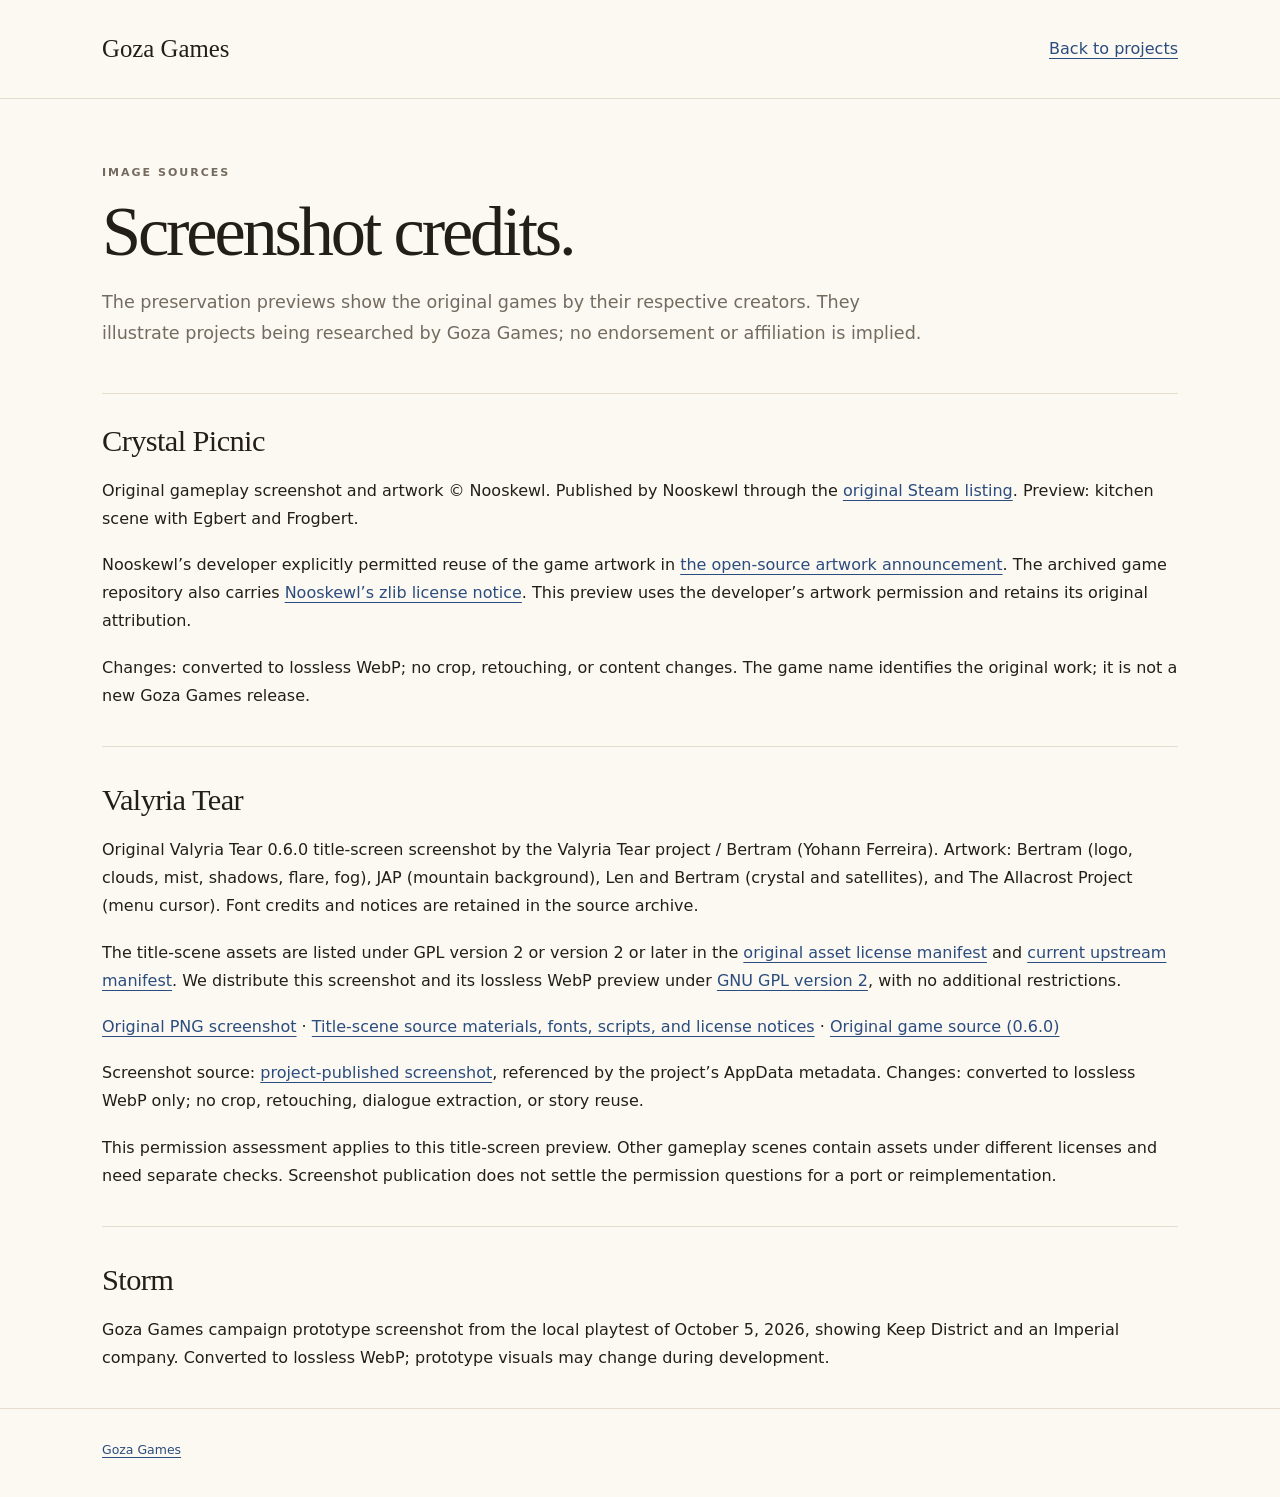
==== screenshot-credits/index.html @ 8905a086 "Add audited screenshot previews for Storm and preservation projects" ====
<!doctype html>
<html lang="en">
<head><meta charset="utf-8"><meta name="viewport" content="width=device-width,initial-scale=1"><title>Screenshot credits | Goza Games</title><link rel="stylesheet" href="../style.css"></head>
<body><a class="skip" href="#main">Skip to content</a><header class="site-header"><div class="wrap header-inner"><a class="wordmark" href="../">Goza Games</a><nav aria-label="Main"><a href="../#preservation">Back to projects</a></nav></div></header>
<main id="main" class="wrap"><div class="policy-hero"><span class="eyebrow">Image sources</span><h1>Screenshot credits.</h1><p class="subtitle">The preservation previews show the original games by their respective creators. They illustrate projects being researched by Goza Games; no endorsement or affiliation is implied.</p></div>
<div class="policy-body">
<section id="crystal-picnic"><h2>Crystal Picnic</h2><p>Original gameplay screenshot and artwork © Nooskewl. Published by Nooskewl through the <a href="https://store.steampowered.com/app/415890/Crystal_Picnic/">original Steam listing</a>. Preview: kitchen scene with Egbert and Frogbert.</p><p>Nooskewl’s developer explicitly permitted reuse of the game artwork in <a href="https://opengameart.org/node/29800">the open-source artwork announcement</a>. The archived game repository also carries <a href="../assets/licenses/crystal-picnic-zlib.txt">Nooskewl’s zlib license notice</a>. This preview uses the developer’s artwork permission and retains its original attribution.</p><p>Changes: converted to lossless WebP; no crop, retouching, or content changes. The game name identifies the original work; it is not a new Goza Games release.</p></section>
<section id="valyria-tear"><h2>Valyria Tear</h2><p>Original Valyria Tear 0.6.0 title-screen screenshot by the Valyria Tear project / Bertram (Yohann Ferreira). Artwork: Bertram (logo, clouds, mist, shadows, flare, fog), JAP (mountain background), Len and Bertram (crystal and satellites), and The Allacrost Project (menu cursor). Font credits and notices are retained in the source archive.</p><p>The title-scene assets are listed under GPL version 2 or version 2 or later in the <a href="../assets/licenses/valyria-0.6-asset-licenses.txt">original asset license manifest</a> and <a href="../assets/licenses/valyria-asset-licenses.txt">current upstream manifest</a>. We distribute this screenshot and its lossless WebP preview under <a href="../assets/licenses/valyria-GPL-2.txt">GNU GPL version 2</a>, with no additional restrictions.</p><p><a href="../assets/screenshots/valyria-title-original.png">Original PNG screenshot</a> · <a href="../assets/licenses/valyria-title-source.zip">Title-scene source materials, fonts, scripts, and license notices</a> · <a href="https://github.com/ValyriaTear/ValyriaTear/tree/0.6.0">Original game source (0.6.0)</a></p><p>Screenshot source: <a href="https://3.bp.blogspot.com/-B_YV6SMCC-0/U-DJPs-zRpI/AAAAAAAAAc0/P2D-0bLy7_M/s1600/screenshot_1.png">project-published screenshot</a>, referenced by the project’s AppData metadata. Changes: converted to lossless WebP only; no crop, retouching, dialogue extraction, or story reuse.</p><p>This permission assessment applies to this title-screen preview. Other gameplay scenes contain assets under different licenses and need separate checks. Screenshot publication does not settle the permission questions for a port or reimplementation.</p></section>
<section id="storm"><h2>Storm</h2><p>Goza Games campaign prototype screenshot from the local playtest of October 5, 2026, showing Keep District and an Imperial company. Converted to lossless WebP; prototype visuals may change during development.</p></section>
</div></main><footer class="site-footer"><div class="wrap"><a href="../">Goza Games</a></div></footer></body></html>
---- style.css ----
:root{color-scheme:light;--bg:#FCF9F2;--card:#F8F3EA;--hover:#F1EBD8;--border:#E6DDCE;--ink:#241E19;--secondary:#746B60;--muted:#9F9689;--accent:#B07D3B;--accent-light:#F5EBE0;--selected:#EDDCC4;--highlight:#F6EEDF;--same:#F2E2CB;--pill:#EBDCC8;--number:#2B4C7E;--error:#C93B3B}
*{box-sizing:border-box}html{scroll-behavior:smooth;scroll-padding-top:2rem}body{margin:0;background:var(--bg);color:var(--ink);font-family:system-ui,-apple-system,BlinkMacSystemFont,"Segoe UI",sans-serif;line-height:1.75;-webkit-font-smoothing:antialiased}a{color:var(--number);text-underline-offset:.22em;text-decoration-thickness:1px}a:hover{text-decoration-thickness:2px}a:focus-visible,summary:focus-visible{outline:3px solid var(--number);outline-offset:5px;border-radius:2px}h1,h2,h3,.wordmark{font-family:Georgia,"Times New Roman",serif;font-weight:400;line-height:1.15}h1{font-size:clamp(2.75rem,6vw,4.75rem);letter-spacing:-.045em;margin:.55rem 0 1.4rem}h2{font-size:1.9rem;letter-spacing:-.02em;margin:0 0 1.15rem}p{margin:0 0 1.15rem}p:last-child{margin-bottom:0}.wrap{max-width:1140px;margin:auto;padding:0 32px}.site-header{border-bottom:1px solid var(--border)}.header-inner{display:flex;align-items:center;justify-content:space-between;gap:20px;min-height:98px}.wordmark{display:inline-flex;align-items:center;gap:13px;font-size:1.55rem;text-decoration:none;color:var(--ink)}.brand-mark{display:grid;grid-template-columns:repeat(3,4px);gap:4px;padding:10px;border:1px solid var(--accent);border-radius:7px}.brand-mark i{width:4px;height:4px;background:var(--accent);border-radius:1px}.header-nav{display:flex;gap:28px;font-size:.875rem}.header-nav a{color:var(--secondary);text-decoration:none}.header-nav a:hover{color:var(--ink);text-decoration:underline}.eyebrow{display:block;font-size:.69rem;font-weight:700;letter-spacing:.18em;text-transform:uppercase;color:var(--secondary)}.policy-hero{padding:64px 0 44px;max-width:830px}.policy-hero h1{font-size:clamp(2.5rem,6vw,4.4rem);margin-bottom:15px}.subtitle{font-size:1.1rem;color:var(--secondary)}.meta{display:flex;gap:14px 24px;flex-wrap:wrap;margin-top:25px;color:var(--secondary);font-size:.84rem}.meta span{border-left:2px solid var(--accent);padding-left:12px}.policy-layout{display:grid;grid-template-columns:220px minmax(0,720px);gap:68px;padding-bottom:96px}.contents{align-self:start;position:sticky;top:32px;padding-top:9px}.contents summary{cursor:pointer;font-size:.72rem;font-weight:700;letter-spacing:.14em;text-transform:uppercase;color:var(--secondary);margin-bottom:15px}.contents ul{list-style:none;padding:0;margin:0;border-left:1px solid var(--border)}.contents li{margin:0}.contents a{display:block;padding:8px 0 8px 18px;color:var(--secondary);font-size:.82rem;line-height:1.5;text-decoration:none}.contents a:hover{color:var(--ink);background:var(--card)}.policy-body{font-size:1rem;overflow-wrap:anywhere}.policy-body section{padding:36px 0;border-top:1px solid var(--border)}.policy-body section:first-child{padding-top:30px}.policy-body code{font-family:ui-monospace,monospace;font-size:.88em;background:var(--card);padding:.15em .3em;border-radius:3px}.site-footer{border-top:1px solid var(--border);padding:30px 0 36px;font-size:.78rem;color:var(--secondary)}.footer-row{display:flex;justify-content:space-between;align-items:baseline;gap:24px}.footer-name{font-family:Georgia,serif;font-size:1.1rem;color:var(--ink)}.hosting{max-width:710px;font-size:.71rem;line-height:1.65;margin-top:18px}.skip{position:absolute;top:-100px;left:20px;background:var(--ink);color:var(--bg);padding:10px 16px;z-index:5}.skip:focus{top:10px}.hero{display:grid;grid-template-columns:1.15fr .85fr;gap:70px;align-items:center;padding:92px 0 94px}.hero h1{font-size:clamp(3.3rem,7vw,5.7rem)}.hero-description{font-size:1.1rem;max-width:430px;color:var(--secondary)}.actions{display:flex;flex-wrap:wrap;gap:14px;margin-top:30px}.button{display:inline-flex;align-items:center;justify-content:center;background:var(--ink);color:var(--bg);font-size:.86rem;font-weight:600;padding:13px 22px;border-radius:6px;text-decoration:none;border:1px solid var(--ink)}.button.secondary{color:var(--ink);background:transparent;border-color:var(--border)}.button:hover{background:var(--hover);color:var(--ink)}.puzzle-card{padding:25px;background:var(--card);border:1px solid var(--border);border-radius:15px;transform:rotate(2deg);box-shadow:0 18px 45px -28px #746B6044}.puzzle-label{display:flex;justify-content:space-between;align-items:center;font-size:.65rem;letter-spacing:.12em;text-transform:uppercase;color:var(--secondary);padding-bottom:17px}.pill{background:var(--pill);border-radius:12px;padding:3px 9px;font-size:.58rem}.board{display:grid;grid-template-columns:repeat(9,1fr);aspect-ratio:1;border:2px solid var(--ink);background:var(--bg)}.cell{display:flex;align-items:center;justify-content:center;min-width:0;aspect-ratio:1;font-family:Georgia,serif;font-size:clamp(.9rem,1.8vw,1.5rem);border-right:1px solid var(--border);border-bottom:1px solid var(--border);line-height:1}.cell:nth-child(3n){border-right:1.5px solid var(--ink)}.cell:nth-child(9n){border-right:0}.cell:nth-child(n+19):nth-child(-n+27),.cell:nth-child(n+46):nth-child(-n+54){border-bottom:1.5px solid var(--ink)}.cell:nth-child(n+73){border-bottom:0}.cell.focus{background:var(--selected);color:var(--number)}.cell.lit{background:var(--highlight)}.puzzle-foot{display:flex;justify-content:space-between;color:var(--secondary);font-size:.69rem;margin-top:16px;letter-spacing:.03em}.details-grid{display:grid;grid-template-columns:repeat(3,1fr);gap:40px;border-top:1px solid var(--border);padding:35px 0 60px}.details-grid h2{font-size:1.35rem;margin:10px 0}.details-grid p{font-size:.9rem;color:var(--secondary)}.detail-index{font:italic .85rem Georgia,serif;color:var(--accent)}
@media(max-width:850px){.policy-layout{grid-template-columns:1fr;gap:26px}.contents{position:static;padding:17px 20px;background:var(--card);border:1px solid var(--border);border-radius:8px}.contents ul{display:grid;grid-template-columns:1fr 1fr}.policy-hero{padding-top:42px}.hero{gap:36px;padding:65px 0}.puzzle-card{padding:18px}.details-grid{gap:24px}.hero h1{font-size:3.6rem}.cell{font-size:1.05rem}}
@media(max-width:620px){.wrap{padding:0 22px}.header-inner{min-height:80px}.wordmark{font-size:1.25rem;gap:9px}.brand-mark{padding:7px}.header-nav{gap:18px;font-size:.79rem}.policy-hero{padding:36px 0 30px}.policy-layout{padding-bottom:42px}.policy-body section{padding:28px 0}.policy-body{font-size:.95rem}.policy-body h2{font-size:1.65rem}.contents ul{grid-template-columns:1fr}.meta{gap:10px 18px}.footer-row{display:block}.footer-row>div+div{margin-top:10px}.hero{grid-template-columns:1fr;padding:47px 0 44px;gap:40px}.hero h1{font-size:3.7rem;max-width:350px}.hero-description{font-size:1rem}.puzzle-card{width:min(100%,340px);margin:auto;transform:rotate(1deg)}.cell{font-size:1.1rem}.details-grid{grid-template-columns:1fr;gap:26px;padding:28px 0 40px}.details-grid h2{margin-top:5px}.details-grid p{max-width:430px}.actions{gap:10px}.button{padding:12px 18px}.site-footer{padding-top:25px}}
@media(prefers-reduced-motion:reduce){html{scroll-behavior:auto}}@media print{.site-header,.contents,.header-nav,.skip,.hosting{display:none}.wrap{max-width:none;padding:0}.policy-layout{display:block}.policy-hero{padding:0 0 20px}.policy-body section{break-inside:avoid;padding:18px 0}body{background:white;font-size:10pt}.policy-body{font-size:10pt}h1{font-size:28pt!important}h2{font-size:16pt!important}.site-footer{margin-top:20px}}

/* Studio homepage: each game's details remain scoped to its own section. */
.studio-hero{padding:78px 0 76px;max-width:850px}.studio-hero h1{font-size:clamp(3.4rem,7.5vw,6rem);max-width:820px}.studio-hero .hero-description{max-width:580px}.game-feature{border-top:1px solid var(--border);padding:68px 0 76px}.game-feature h2{font-size:clamp(2.9rem,6vw,4.8rem);margin:.5rem 0 1.1rem;letter-spacing:-.04em}.platform-label{display:inline-block;background:var(--pill);border-radius:20px;padding:3px 12px;font-size:.73rem;color:var(--ink);margin-bottom:19px}.game-note{font-size:.86rem;line-height:1.75;color:var(--secondary);max-width:430px;margin-top:17px}.studio-page .details-grid a{overflow-wrap:anywhere}
@media(max-width:850px){.studio-hero{padding:58px 0 60px}.game-feature{padding:52px 0 60px}}
@media(max-width:620px){.studio-page .header-inner{flex-wrap:wrap;gap:12px;padding-top:20px;padding-bottom:18px}.studio-page .header-nav{width:100%;justify-content:space-between;gap:18px}.studio-hero{padding:42px 0 44px}.studio-hero h1{font-size:clamp(2.75rem,11.2vw,4rem)}.game-feature{padding:39px 0 47px;gap:38px}.game-feature h2{font-size:3.3rem}.studio-page .hero-description{max-width:100%}.studio-page .puzzle-card{max-width:calc(100% - 6px)}}


/* Portfolio sections */
.portfolio-section{border-top:1px solid var(--border);padding:62px 0 72px}
.portfolio-heading{display:flex;align-items:end;justify-content:space-between;gap:24px;margin-bottom:26px}
.portfolio-heading h2{font-size:clamp(2.2rem,4.5vw,3.65rem);letter-spacing:-.035em;margin:.45rem 0 0}
.project-grid{display:grid;grid-template-columns:repeat(2,1fr);gap:22px}
.project-grid.compact .project-card{min-height:260px}
.project-card,.wide-card{background:var(--card);border:1px solid var(--border);border-radius:14px;padding:28px}
.project-card{display:flex;flex-direction:column;min-height:330px}
.project-card h3,.wide-card h3{font-family:Georgia,"Times New Roman",serif;font-weight:400;font-size:2rem;line-height:1.08;letter-spacing:-.025em;margin:.55rem 0 1rem}
.project-card p,.wide-card p{color:var(--secondary);font-size:.94rem}
.project-type{display:block;font-size:.68rem;font-weight:800;letter-spacing:.13em;text-transform:uppercase;color:var(--accent)}
.card-links{display:flex;flex-wrap:wrap;gap:12px;margin-top:auto;padding-top:24px}
.card-links a{display:inline-flex;border:1px solid var(--border);border-radius:6px;padding:9px 13px;text-decoration:none;color:var(--ink);font-size:.82rem;font-weight:700}
.card-links a:hover{background:var(--hover);border-color:var(--accent)}
.wide-card{display:grid;grid-template-columns:.75fr 1.25fr;gap:44px;align-items:start}
.wide-card h3{font-size:2.4rem;margin-bottom:0}
.wide-card p{margin:0}
@media(max-width:760px){.portfolio-heading{display:block}.project-grid,.wide-card{grid-template-columns:1fr}.project-card{min-height:280px}.wide-card{gap:18px}.portfolio-section{padding:46px 0 54px}.studio-page .header-nav{flex-wrap:wrap;justify-content:flex-start}}

/* Compact screenshot previews for released projects. */
.project-preview{margin:0 0 24px}
.preview-images{display:flex;align-items:center;justify-content:center;gap:16px;height:260px;padding:12px;border:1px solid var(--border);border-radius:9px;background:var(--highlight)}
.preview-images a{display:block;min-width:0;max-width:100%;height:100%;border-radius:5px}
.preview-images img{display:block;width:100%;height:100%;object-fit:contain;border-radius:5px}
.preview-phones a{aspect-ratio:9/16;border:1px solid var(--border);box-shadow:0 5px 14px #241E1910;overflow:hidden}
.preview-landscape{padding:0;background:#191713;overflow:hidden}
.preview-landscape a{width:100%;display:flex;align-items:center}
.project-preview figcaption{display:flex;flex-wrap:wrap;justify-content:space-between;gap:4px 12px;margin-top:8px;font-size:.7rem;color:var(--secondary)}
.project-preview figcaption span{color:var(--accent)}
@media(max-width:420px){.preview-images{height:220px;gap:10px;padding:10px}.preview-landscape{padding:0}.project-preview figcaption{font-size:.65rem}}
.project-grid{grid-template-columns:repeat(2,minmax(0,1fr))}
.project-card{min-width:0}
@media(max-width:760px){.project-grid{grid-template-columns:minmax(0,1fr)}}

.storm-card{grid-template-columns:1fr 1fr;align-items:center}
.storm-card .project-preview{margin:0}
.storm-card p{margin-top:20px}
.project-card .preview-credit{font-size:.7rem;line-height:1.6;margin:0 0 20px}
@media(max-width:760px){.storm-card{grid-template-columns:minmax(0,1fr)}}
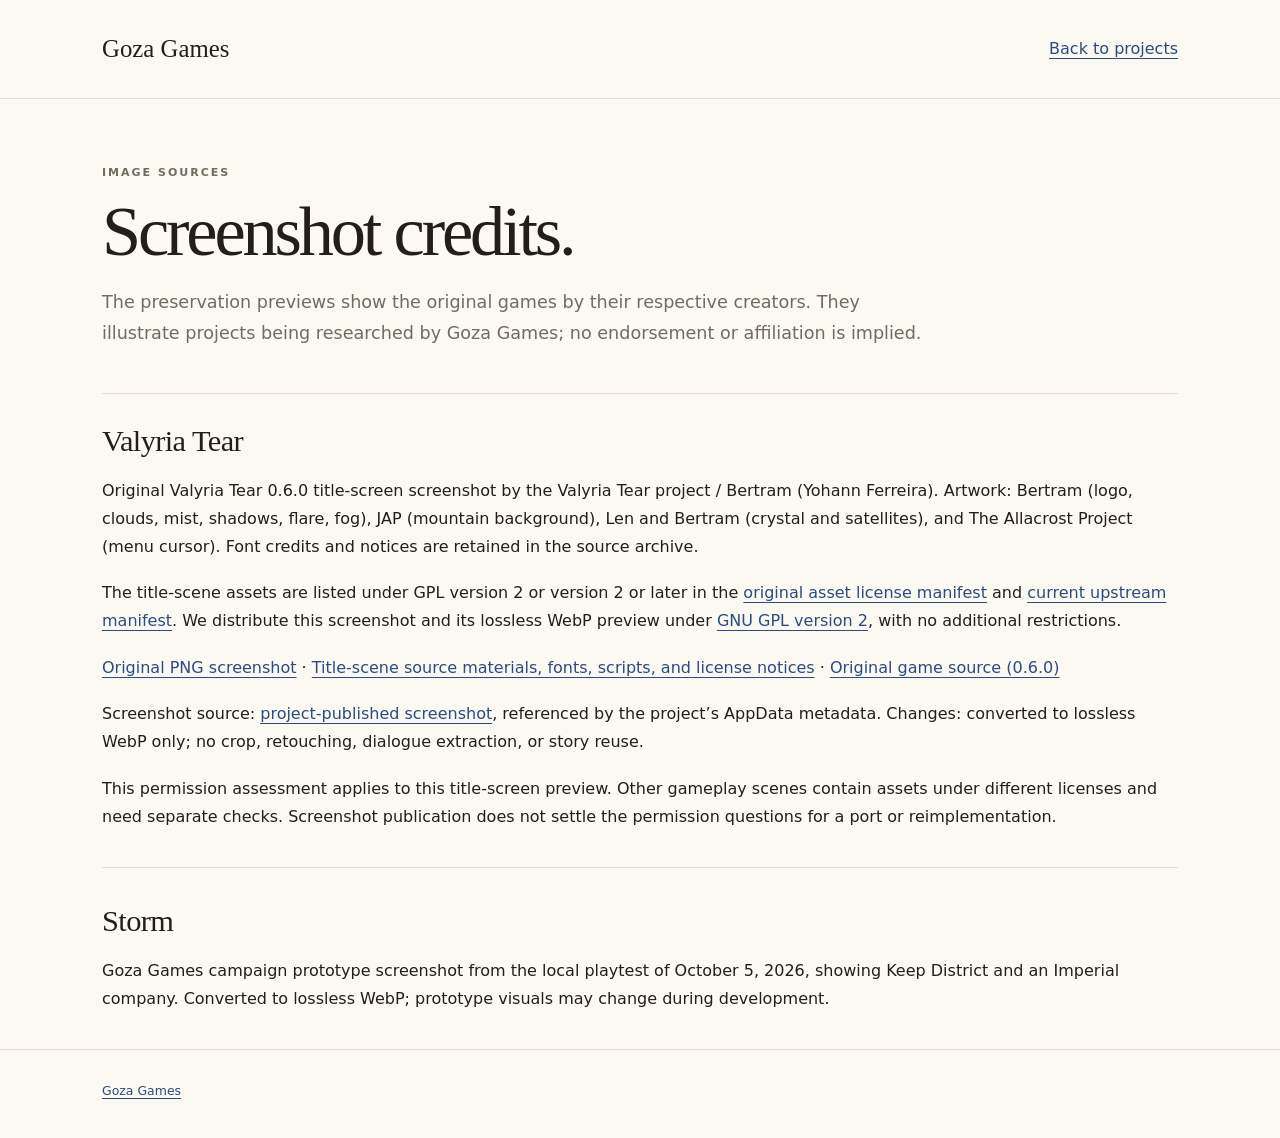
==== commit 6e01399a: "Remove Crystal Picnic mentions and preview from public site" ====
--- a/screenshot-credits/index.html
+++ b/screenshot-credits/index.html
@@ -4,7 +4,6 @@
 <body><a class="skip" href="#main">Skip to content</a><header class="site-header"><div class="wrap header-inner"><a class="wordmark" href="../">Goza Games</a><nav aria-label="Main"><a href="../#preservation">Back to projects</a></nav></div></header>
 <main id="main" class="wrap"><div class="policy-hero"><span class="eyebrow">Image sources</span><h1>Screenshot credits.</h1><p class="subtitle">The preservation previews show the original games by their respective creators. They illustrate projects being researched by Goza Games; no endorsement or affiliation is implied.</p></div>
 <div class="policy-body">
-<section id="crystal-picnic"><h2>Crystal Picnic</h2><p>Original gameplay screenshot and artwork © Nooskewl. Published by Nooskewl through the <a href="https://store.steampowered.com/app/415890/Crystal_Picnic/">original Steam listing</a>. Preview: kitchen scene with Egbert and Frogbert.</p><p>Nooskewl’s developer explicitly permitted reuse of the game artwork in <a href="https://opengameart.org/node/29800">the open-source artwork announcement</a>. The archived game repository also carries <a href="../assets/licenses/crystal-picnic-zlib.txt">Nooskewl’s zlib license notice</a>. This preview uses the developer’s artwork permission and retains its original attribution.</p><p>Changes: converted to lossless WebP; no crop, retouching, or content changes. The game name identifies the original work; it is not a new Goza Games release.</p></section>
 <section id="valyria-tear"><h2>Valyria Tear</h2><p>Original Valyria Tear 0.6.0 title-screen screenshot by the Valyria Tear project / Bertram (Yohann Ferreira). Artwork: Bertram (logo, clouds, mist, shadows, flare, fog), JAP (mountain background), Len and Bertram (crystal and satellites), and The Allacrost Project (menu cursor). Font credits and notices are retained in the source archive.</p><p>The title-scene assets are listed under GPL version 2 or version 2 or later in the <a href="../assets/licenses/valyria-0.6-asset-licenses.txt">original asset license manifest</a> and <a href="../assets/licenses/valyria-asset-licenses.txt">current upstream manifest</a>. We distribute this screenshot and its lossless WebP preview under <a href="../assets/licenses/valyria-GPL-2.txt">GNU GPL version 2</a>, with no additional restrictions.</p><p><a href="../assets/screenshots/valyria-title-original.png">Original PNG screenshot</a> · <a href="../assets/licenses/valyria-title-source.zip">Title-scene source materials, fonts, scripts, and license notices</a> · <a href="https://github.com/ValyriaTear/ValyriaTear/tree/0.6.0">Original game source (0.6.0)</a></p><p>Screenshot source: <a href="https://3.bp.blogspot.com/-B_YV6SMCC-0/U-DJPs-zRpI/AAAAAAAAAc0/P2D-0bLy7_M/s1600/screenshot_1.png">project-published screenshot</a>, referenced by the project’s AppData metadata. Changes: converted to lossless WebP only; no crop, retouching, dialogue extraction, or story reuse.</p><p>This permission assessment applies to this title-screen preview. Other gameplay scenes contain assets under different licenses and need separate checks. Screenshot publication does not settle the permission questions for a port or reimplementation.</p></section>
 <section id="storm"><h2>Storm</h2><p>Goza Games campaign prototype screenshot from the local playtest of October 5, 2026, showing Keep District and an Imperial company. Converted to lossless WebP; prototype visuals may change during development.</p></section>
 </div></main><footer class="site-footer"><div class="wrap"><a href="../">Goza Games</a></div></footer></body></html>
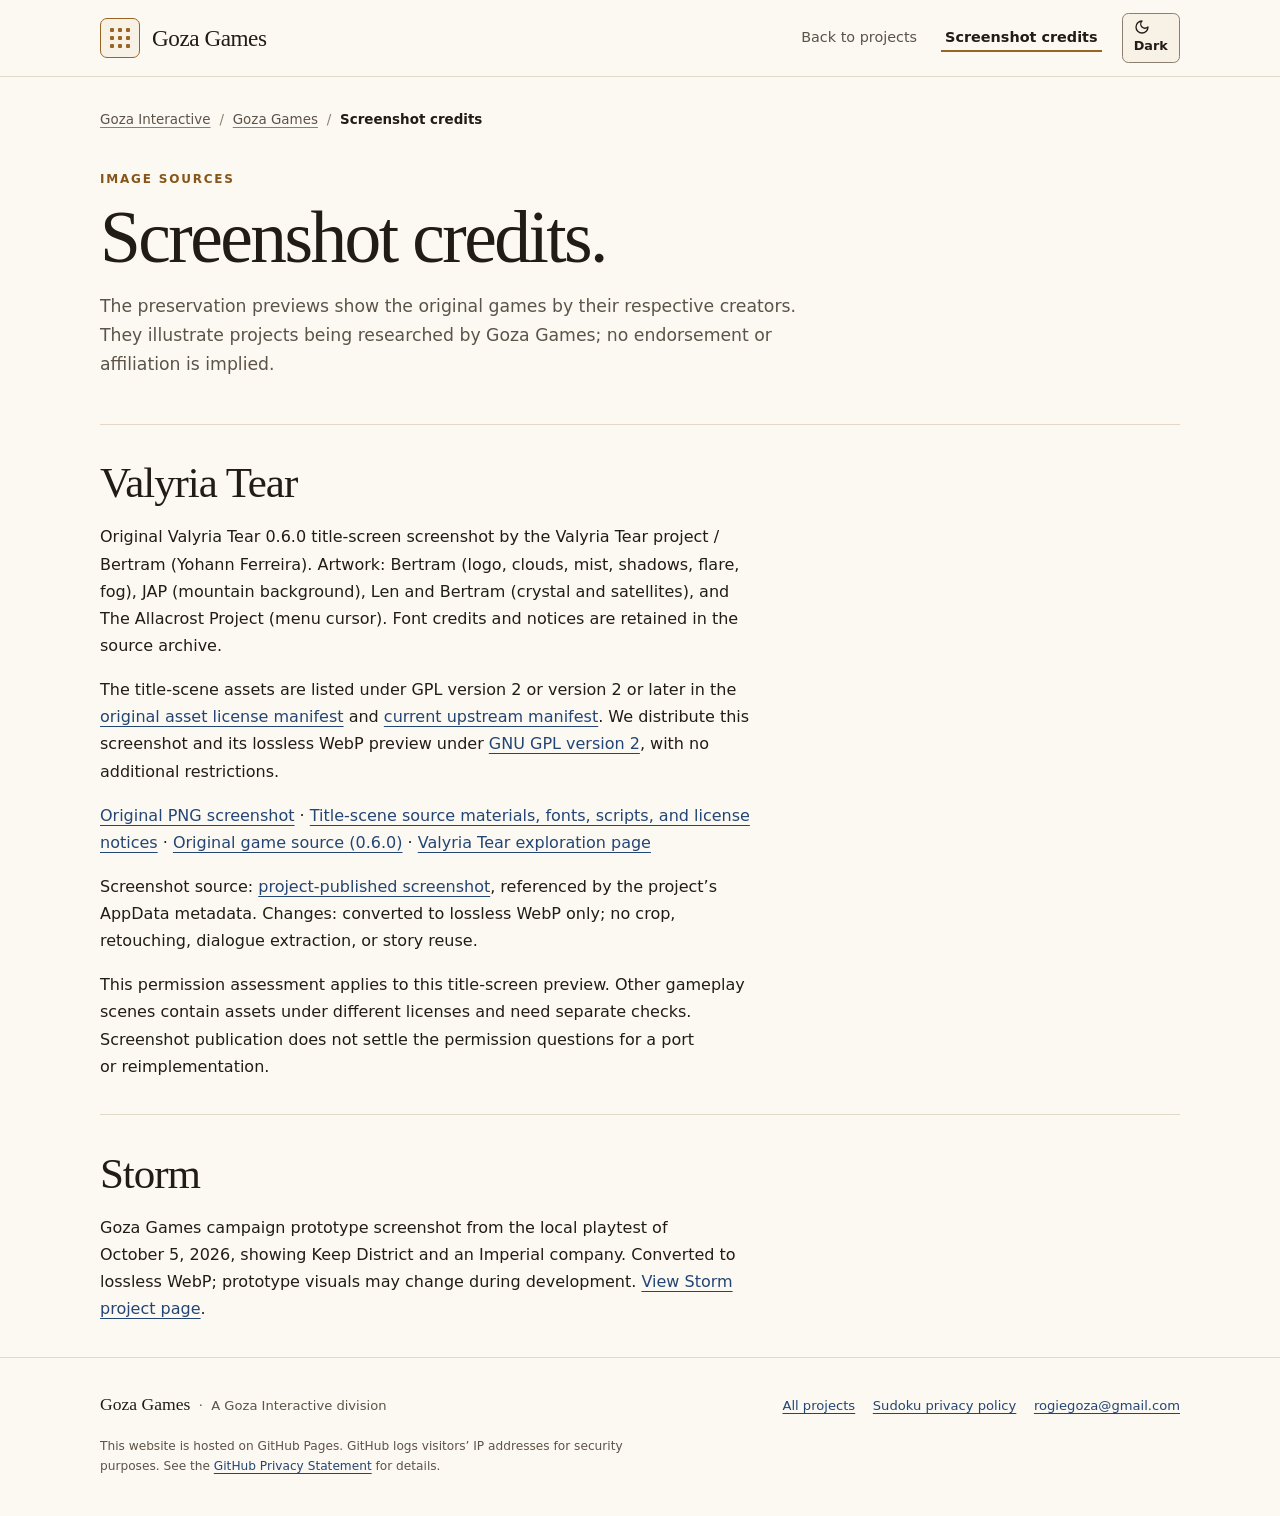
==== commit e52a7798: "Modernize Goza Games division and add dedicated project pages" ====
--- a/screenshot-credits/index.html
+++ b/screenshot-credits/index.html
@@ -1,9 +1,99 @@
 <!doctype html>
 <html lang="en">
-<head><meta charset="utf-8"><meta name="viewport" content="width=device-width,initial-scale=1"><title>Screenshot credits | Goza Games</title><link rel="stylesheet" href="../style.css"></head>
-<body><a class="skip" href="#main">Skip to content</a><header class="site-header"><div class="wrap header-inner"><a class="wordmark" href="../">Goza Games</a><nav aria-label="Main"><a href="../#preservation">Back to projects</a></nav></div></header>
-<main id="main" class="wrap"><div class="policy-hero"><span class="eyebrow">Image sources</span><h1>Screenshot credits.</h1><p class="subtitle">The preservation previews show the original games by their respective creators. They illustrate projects being researched by Goza Games; no endorsement or affiliation is implied.</p></div>
-<div class="policy-body">
-<section id="valyria-tear"><h2>Valyria Tear</h2><p>Original Valyria Tear 0.6.0 title-screen screenshot by the Valyria Tear project / Bertram (Yohann Ferreira). Artwork: Bertram (logo, clouds, mist, shadows, flare, fog), JAP (mountain background), Len and Bertram (crystal and satellites), and The Allacrost Project (menu cursor). Font credits and notices are retained in the source archive.</p><p>The title-scene assets are listed under GPL version 2 or version 2 or later in the <a href="../assets/licenses/valyria-0.6-asset-licenses.txt">original asset license manifest</a> and <a href="../assets/licenses/valyria-asset-licenses.txt">current upstream manifest</a>. We distribute this screenshot and its lossless WebP preview under <a href="../assets/licenses/valyria-GPL-2.txt">GNU GPL version 2</a>, with no additional restrictions.</p><p><a href="../assets/screenshots/valyria-title-original.png">Original PNG screenshot</a> · <a href="../assets/licenses/valyria-title-source.zip">Title-scene source materials, fonts, scripts, and license notices</a> · <a href="https://github.com/ValyriaTear/ValyriaTear/tree/0.6.0">Original game source (0.6.0)</a></p><p>Screenshot source: <a href="https://3.bp.blogspot.com/-B_YV6SMCC-0/U-DJPs-zRpI/AAAAAAAAAc0/P2D-0bLy7_M/s1600/screenshot_1.png">project-published screenshot</a>, referenced by the project’s AppData metadata. Changes: converted to lossless WebP only; no crop, retouching, dialogue extraction, or story reuse.</p><p>This permission assessment applies to this title-screen preview. Other gameplay scenes contain assets under different licenses and need separate checks. Screenshot publication does not settle the permission questions for a port or reimplementation.</p></section>
-<section id="storm"><h2>Storm</h2><p>Goza Games campaign prototype screenshot from the local playtest of October 5, 2026, showing Keep District and an Imperial company. Converted to lossless WebP; prototype visuals may change during development.</p></section>
-</div></main><footer class="site-footer"><div class="wrap"><a href="../">Goza Games</a></div></footer></body></html>
+<head>
+  <meta charset="utf-8">
+  <meta name="viewport" content="width=device-width, initial-scale=1.0">
+  <meta name="text-scale" content="scale">
+  <meta name="color-scheme" content="light dark">
+  <script>try{const s=localStorage.getItem("color-scheme");if(s==="light"||s==="dark")document.querySelector("meta[name=\"color-scheme\"]").content=s;}catch{}</script>
+  <meta name="theme-color" media="(prefers-color-scheme: light)" content="#FCF9F2">
+  <meta name="theme-color" media="(prefers-color-scheme: dark)" content="#151310">
+  <meta name="referrer" content="strict-origin-when-cross-origin">
+  <meta http-equiv="Content-Security-Policy" content="default-src 'self'; script-src 'self' 'inline-speculation-rules' 'sha256-ZV62QEBcRpEGfPKCC1icWMtMogYELaRWrcXrfesczKY=' 'sha256-uQWPMl/AmgV/dy/u7p3gQcznuxxWwOHFk34Nd/Wx88U='; style-src 'self' 'unsafe-inline'; img-src 'self' data:; object-src 'none'; base-uri 'self'; form-action 'self'">
+  <meta name="description" content="Screenshot sources, GPL 2.0 licensing disclosures, and archive downloads for preservation and prototype previews on Goza Games.">
+  <meta property="og:type" content="website">
+  <meta property="og:title" content="Screenshot Credits | Goza Games">
+  <meta property="og:description" content="Attribution, GPL v2 notices, and downloadable source materials for preservation previews on Goza Games.">
+  <meta property="og:url" content="https://rgoza1996.github.io/gozagames/screenshot-credits/">
+  <link rel="canonical" href="https://rgoza1996.github.io/gozagames/screenshot-credits/">
+  <link rel="icon" href="../favicon.svg" type="image/svg+xml">
+  <title>Screenshot Credits | Goza Games</title>
+  <link rel="stylesheet" href="../style.css">
+  <script type="speculationrules">{"prefetch":[{"where":{"and":[{"href_matches":"/*"},{"not":{"href_matches":"/*assets/*"}}]},"eagerness":"moderate"}]}</script>
+  <script type="module" src="../site.js"></script>
+</head>
+<body>
+<a id="skip-to-credits" class="skip-link visually-hidden" href="#credits-title">Skip to content</a>
+
+<header class="site-header">
+  <div class="wrap header-inner">
+    <a id="credits-home-wordmark" class="wordmark" href="../">
+      <span class="brand-mark" aria-hidden="true"><i></i><i></i><i></i><i></i><i></i><i></i><i></i><i></i><i></i></span>
+      Goza Games
+    </a>
+    <div class="header-controls">
+      <nav class="header-nav" aria-label="Primary">
+        <a id="credits-nav-back" href="../#preservation">Back to projects</a>
+        <a id="credits-nav-current" href="./" aria-current="page">Screenshot credits</a>
+      </nav>
+      <button id="credits-theme-toggle" class="theme-toggle" type="button" data-theme-toggle>
+        <span class="when-light">
+          <svg aria-hidden="true" viewBox="0 0 24 24" fill="none" stroke="currentColor" stroke-width="2" stroke-linecap="round" stroke-linejoin="round"><path d="M12 3a6 6 0 0 0 9 9 9 9 0 1 1-9-9Z"/></svg>
+          <span>Dark<span class="visually-hidden"> theme</span></span>
+        </span>
+        <span class="when-dark">
+          <svg aria-hidden="true" viewBox="0 0 24 24" fill="none" stroke="currentColor" stroke-width="2" stroke-linecap="round" stroke-linejoin="round"><circle cx="12" cy="12" r="4"/><path d="M12 2v2M12 20v2m-7.07-14.93 1.41 1.41m11.32 11.32 1.41 1.41M2 12h2m16 0h2M6.34 17.66l-1.41 1.41M19.07 4.93l-1.41 1.41"/></svg>
+          <span>Light<span class="visually-hidden"> theme</span></span>
+        </span>
+      </button>
+    </div>
+  </div>
+</header>
+
+<main id="main" class="wrap">
+  <nav class="breadcrumb" aria-label="Breadcrumbs">
+    <ol>
+      <li><a id="bc-interactive" href="../../">Goza Interactive</a></li>
+      <li><a id="bc-games" href="../">Goza Games</a></li>
+      <li><a id="bc-current" href="./" aria-current="page">Screenshot credits</a></li>
+    </ol>
+  </nav>
+
+  <div class="policy-hero">
+    <span class="eyebrow">Image sources</span>
+    <h1 id="credits-title" tabindex="-1">Screenshot credits.</h1>
+    <p class="subtitle">The preservation previews show the original games by their respective creators. They illustrate projects being researched by Goza Games; no endorsement or affiliation is implied.</p>
+  </div>
+
+  <div class="policy-body">
+    <section id="valyria-tear" tabindex="-1">
+      <h2>Valyria Tear</h2>
+      <p>Original Valyria Tear 0.6.0 title-screen screenshot by the Valyria Tear project / Bertram (Yohann Ferreira). Artwork: Bertram (logo, clouds, mist, shadows, flare, fog), JAP (mountain background), Len and Bertram (crystal and satellites), and The Allacrost Project (menu cursor). Font credits and notices are retained in the source archive.</p>
+      <p>The title-scene assets are listed under GPL version 2 or version 2 or later in the <a href="../assets/licenses/valyria-0.6-asset-licenses.txt">original asset license manifest</a> and <a href="../assets/licenses/valyria-asset-licenses.txt">current upstream manifest</a>. We distribute this screenshot and its lossless WebP preview under <a href="../assets/licenses/valyria-GPL-2.txt">GNU GPL version 2</a>, with no additional restrictions.</p>
+      <p><a href="../assets/screenshots/valyria-title-original.png">Original PNG screenshot</a> · <a href="../assets/licenses/valyria-title-source.zip">Title-scene source materials, fonts, scripts, and license notices</a> · <a href="https://github.com/ValyriaTear/ValyriaTear/tree/0.6.0" rel="noopener">Original game source (0.6.0)</a> · <a href="../valyria-tear/">Valyria Tear exploration page</a></p>
+      <p>Screenshot source: <a href="https://3.bp.blogspot.com/-B_YV6SMCC-0/U-DJPs-zRpI/AAAAAAAAAc0/P2D-0bLy7_M/s1600/screenshot_1.png" rel="noopener">project-published screenshot</a>, referenced by the project’s AppData metadata. Changes: converted to lossless WebP only; no crop, retouching, dialogue extraction, or story reuse.</p>
+      <p>This permission assessment applies to this title-screen preview. Other gameplay scenes contain assets under different licenses and need separate checks. Screenshot publication does not settle the permission questions for a port or reimplementation.</p>
+    </section>
+
+    <section id="storm" tabindex="-1">
+      <h2>Storm</h2>
+      <p>Goza Games campaign prototype screenshot from the local playtest of October 5, 2026, showing Keep District and an Imperial company. Converted to lossless WebP; prototype visuals may change during development. <a href="../storm/">View Storm project page</a>.</p>
+    </section>
+  </div>
+</main>
+
+<footer class="site-footer">
+  <div class="wrap">
+    <div class="footer-row">
+      <div><span class="footer-name">Goza Games</span> &nbsp;·&nbsp; A Goza Interactive division</div>
+      <div class="footer-links">
+        <a href="../">All projects</a>
+        <a href="../sudoku/privacy/">Sudoku privacy policy</a>
+        <a href="mailto:rogiegoza@gmail.com">rogiegoza@gmail.com</a>
+      </div>
+    </div>
+    <p class="hosting">This website is hosted on GitHub Pages. GitHub logs visitors’ IP addresses for security purposes. See the <a href="https://docs.github.com/en/site-policy/privacy-policies/github-privacy-statement" rel="noopener">GitHub Privacy Statement</a> for details.</p>
+  </div>
+</footer>
+</body>
+</html>
--- a/style.css
+++ b/style.css
@@ -1,51 +1,1634 @@
-:root{color-scheme:light;--bg:#FCF9F2;--card:#F8F3EA;--hover:#F1EBD8;--border:#E6DDCE;--ink:#241E19;--secondary:#746B60;--muted:#9F9689;--accent:#B07D3B;--accent-light:#F5EBE0;--selected:#EDDCC4;--highlight:#F6EEDF;--same:#F2E2CB;--pill:#EBDCC8;--number:#2B4C7E;--error:#C93B3B}
-*{box-sizing:border-box}html{scroll-behavior:smooth;scroll-padding-top:2rem}body{margin:0;background:var(--bg);color:var(--ink);font-family:system-ui,-apple-system,BlinkMacSystemFont,"Segoe UI",sans-serif;line-height:1.75;-webkit-font-smoothing:antialiased}a{color:var(--number);text-underline-offset:.22em;text-decoration-thickness:1px}a:hover{text-decoration-thickness:2px}a:focus-visible,summary:focus-visible{outline:3px solid var(--number);outline-offset:5px;border-radius:2px}h1,h2,h3,.wordmark{font-family:Georgia,"Times New Roman",serif;font-weight:400;line-height:1.15}h1{font-size:clamp(2.75rem,6vw,4.75rem);letter-spacing:-.045em;margin:.55rem 0 1.4rem}h2{font-size:1.9rem;letter-spacing:-.02em;margin:0 0 1.15rem}p{margin:0 0 1.15rem}p:last-child{margin-bottom:0}.wrap{max-width:1140px;margin:auto;padding:0 32px}.site-header{border-bottom:1px solid var(--border)}.header-inner{display:flex;align-items:center;justify-content:space-between;gap:20px;min-height:98px}.wordmark{display:inline-flex;align-items:center;gap:13px;font-size:1.55rem;text-decoration:none;color:var(--ink)}.brand-mark{display:grid;grid-template-columns:repeat(3,4px);gap:4px;padding:10px;border:1px solid var(--accent);border-radius:7px}.brand-mark i{width:4px;height:4px;background:var(--accent);border-radius:1px}.header-nav{display:flex;gap:28px;font-size:.875rem}.header-nav a{color:var(--secondary);text-decoration:none}.header-nav a:hover{color:var(--ink);text-decoration:underline}.eyebrow{display:block;font-size:.69rem;font-weight:700;letter-spacing:.18em;text-transform:uppercase;color:var(--secondary)}.policy-hero{padding:64px 0 44px;max-width:830px}.policy-hero h1{font-size:clamp(2.5rem,6vw,4.4rem);margin-bottom:15px}.subtitle{font-size:1.1rem;color:var(--secondary)}.meta{display:flex;gap:14px 24px;flex-wrap:wrap;margin-top:25px;color:var(--secondary);font-size:.84rem}.meta span{border-left:2px solid var(--accent);padding-left:12px}.policy-layout{display:grid;grid-template-columns:220px minmax(0,720px);gap:68px;padding-bottom:96px}.contents{align-self:start;position:sticky;top:32px;padding-top:9px}.contents summary{cursor:pointer;font-size:.72rem;font-weight:700;letter-spacing:.14em;text-transform:uppercase;color:var(--secondary);margin-bottom:15px}.contents ul{list-style:none;padding:0;margin:0;border-left:1px solid var(--border)}.contents li{margin:0}.contents a{display:block;padding:8px 0 8px 18px;color:var(--secondary);font-size:.82rem;line-height:1.5;text-decoration:none}.contents a:hover{color:var(--ink);background:var(--card)}.policy-body{font-size:1rem;overflow-wrap:anywhere}.policy-body section{padding:36px 0;border-top:1px solid var(--border)}.policy-body section:first-child{padding-top:30px}.policy-body code{font-family:ui-monospace,monospace;font-size:.88em;background:var(--card);padding:.15em .3em;border-radius:3px}.site-footer{border-top:1px solid var(--border);padding:30px 0 36px;font-size:.78rem;color:var(--secondary)}.footer-row{display:flex;justify-content:space-between;align-items:baseline;gap:24px}.footer-name{font-family:Georgia,serif;font-size:1.1rem;color:var(--ink)}.hosting{max-width:710px;font-size:.71rem;line-height:1.65;margin-top:18px}.skip{position:absolute;top:-100px;left:20px;background:var(--ink);color:var(--bg);padding:10px 16px;z-index:5}.skip:focus{top:10px}.hero{display:grid;grid-template-columns:1.15fr .85fr;gap:70px;align-items:center;padding:92px 0 94px}.hero h1{font-size:clamp(3.3rem,7vw,5.7rem)}.hero-description{font-size:1.1rem;max-width:430px;color:var(--secondary)}.actions{display:flex;flex-wrap:wrap;gap:14px;margin-top:30px}.button{display:inline-flex;align-items:center;justify-content:center;background:var(--ink);color:var(--bg);font-size:.86rem;font-weight:600;padding:13px 22px;border-radius:6px;text-decoration:none;border:1px solid var(--ink)}.button.secondary{color:var(--ink);background:transparent;border-color:var(--border)}.button:hover{background:var(--hover);color:var(--ink)}.puzzle-card{padding:25px;background:var(--card);border:1px solid var(--border);border-radius:15px;transform:rotate(2deg);box-shadow:0 18px 45px -28px #746B6044}.puzzle-label{display:flex;justify-content:space-between;align-items:center;font-size:.65rem;letter-spacing:.12em;text-transform:uppercase;color:var(--secondary);padding-bottom:17px}.pill{background:var(--pill);border-radius:12px;padding:3px 9px;font-size:.58rem}.board{display:grid;grid-template-columns:repeat(9,1fr);aspect-ratio:1;border:2px solid var(--ink);background:var(--bg)}.cell{display:flex;align-items:center;justify-content:center;min-width:0;aspect-ratio:1;font-family:Georgia,serif;font-size:clamp(.9rem,1.8vw,1.5rem);border-right:1px solid var(--border);border-bottom:1px solid var(--border);line-height:1}.cell:nth-child(3n){border-right:1.5px solid var(--ink)}.cell:nth-child(9n){border-right:0}.cell:nth-child(n+19):nth-child(-n+27),.cell:nth-child(n+46):nth-child(-n+54){border-bottom:1.5px solid var(--ink)}.cell:nth-child(n+73){border-bottom:0}.cell.focus{background:var(--selected);color:var(--number)}.cell.lit{background:var(--highlight)}.puzzle-foot{display:flex;justify-content:space-between;color:var(--secondary);font-size:.69rem;margin-top:16px;letter-spacing:.03em}.details-grid{display:grid;grid-template-columns:repeat(3,1fr);gap:40px;border-top:1px solid var(--border);padding:35px 0 60px}.details-grid h2{font-size:1.35rem;margin:10px 0}.details-grid p{font-size:.9rem;color:var(--secondary)}.detail-index{font:italic .85rem Georgia,serif;color:var(--accent)}
-@media(max-width:850px){.policy-layout{grid-template-columns:1fr;gap:26px}.contents{position:static;padding:17px 20px;background:var(--card);border:1px solid var(--border);border-radius:8px}.contents ul{display:grid;grid-template-columns:1fr 1fr}.policy-hero{padding-top:42px}.hero{gap:36px;padding:65px 0}.puzzle-card{padding:18px}.details-grid{gap:24px}.hero h1{font-size:3.6rem}.cell{font-size:1.05rem}}
-@media(max-width:620px){.wrap{padding:0 22px}.header-inner{min-height:80px}.wordmark{font-size:1.25rem;gap:9px}.brand-mark{padding:7px}.header-nav{gap:18px;font-size:.79rem}.policy-hero{padding:36px 0 30px}.policy-layout{padding-bottom:42px}.policy-body section{padding:28px 0}.policy-body{font-size:.95rem}.policy-body h2{font-size:1.65rem}.contents ul{grid-template-columns:1fr}.meta{gap:10px 18px}.footer-row{display:block}.footer-row>div+div{margin-top:10px}.hero{grid-template-columns:1fr;padding:47px 0 44px;gap:40px}.hero h1{font-size:3.7rem;max-width:350px}.hero-description{font-size:1rem}.puzzle-card{width:min(100%,340px);margin:auto;transform:rotate(1deg)}.cell{font-size:1.1rem}.details-grid{grid-template-columns:1fr;gap:26px;padding:28px 0 40px}.details-grid h2{margin-top:5px}.details-grid p{max-width:430px}.actions{gap:10px}.button{padding:12px 18px}.site-footer{padding-top:25px}}
-@media(prefers-reduced-motion:reduce){html{scroll-behavior:auto}}@media print{.site-header,.contents,.header-nav,.skip,.hosting{display:none}.wrap{max-width:none;padding:0}.policy-layout{display:block}.policy-hero{padding:0 0 20px}.policy-body section{break-inside:avoid;padding:18px 0}body{background:white;font-size:10pt}.policy-body{font-size:10pt}h1{font-size:28pt!important}h2{font-size:16pt!important}.site-footer{margin-top:20px}}
-
-/* Studio homepage: each game's details remain scoped to its own section. */
-.studio-hero{padding:78px 0 76px;max-width:850px}.studio-hero h1{font-size:clamp(3.4rem,7.5vw,6rem);max-width:820px}.studio-hero .hero-description{max-width:580px}.game-feature{border-top:1px solid var(--border);padding:68px 0 76px}.game-feature h2{font-size:clamp(2.9rem,6vw,4.8rem);margin:.5rem 0 1.1rem;letter-spacing:-.04em}.platform-label{display:inline-block;background:var(--pill);border-radius:20px;padding:3px 12px;font-size:.73rem;color:var(--ink);margin-bottom:19px}.game-note{font-size:.86rem;line-height:1.75;color:var(--secondary);max-width:430px;margin-top:17px}.studio-page .details-grid a{overflow-wrap:anywhere}
-@media(max-width:850px){.studio-hero{padding:58px 0 60px}.game-feature{padding:52px 0 60px}}
-@media(max-width:620px){.studio-page .header-inner{flex-wrap:wrap;gap:12px;padding-top:20px;padding-bottom:18px}.studio-page .header-nav{width:100%;justify-content:space-between;gap:18px}.studio-hero{padding:42px 0 44px}.studio-hero h1{font-size:clamp(2.75rem,11.2vw,4rem)}.game-feature{padding:39px 0 47px;gap:38px}.game-feature h2{font-size:3.3rem}.studio-page .hero-description{max-width:100%}.studio-page .puzzle-card{max-width:calc(100% - 6px)}}
-
-
-/* Portfolio sections */
-.portfolio-section{border-top:1px solid var(--border);padding:62px 0 72px}
-.portfolio-heading{display:flex;align-items:end;justify-content:space-between;gap:24px;margin-bottom:26px}
-.portfolio-heading h2{font-size:clamp(2.2rem,4.5vw,3.65rem);letter-spacing:-.035em;margin:.45rem 0 0}
-.project-grid{display:grid;grid-template-columns:repeat(2,1fr);gap:22px}
-.project-grid.compact .project-card{min-height:260px}
-.project-card,.wide-card{background:var(--card);border:1px solid var(--border);border-radius:14px;padding:28px}
-.project-card{display:flex;flex-direction:column;min-height:330px}
-.project-card h3,.wide-card h3{font-family:Georgia,"Times New Roman",serif;font-weight:400;font-size:2rem;line-height:1.08;letter-spacing:-.025em;margin:.55rem 0 1rem}
-.project-card p,.wide-card p{color:var(--secondary);font-size:.94rem}
-.project-type{display:block;font-size:.68rem;font-weight:800;letter-spacing:.13em;text-transform:uppercase;color:var(--accent)}
-.card-links{display:flex;flex-wrap:wrap;gap:12px;margin-top:auto;padding-top:24px}
-.card-links a{display:inline-flex;border:1px solid var(--border);border-radius:6px;padding:9px 13px;text-decoration:none;color:var(--ink);font-size:.82rem;font-weight:700}
-.card-links a:hover{background:var(--hover);border-color:var(--accent)}
-.wide-card{display:grid;grid-template-columns:.75fr 1.25fr;gap:44px;align-items:start}
-.wide-card h3{font-size:2.4rem;margin-bottom:0}
-.wide-card p{margin:0}
-@media(max-width:760px){.portfolio-heading{display:block}.project-grid,.wide-card{grid-template-columns:1fr}.project-card{min-height:280px}.wide-card{gap:18px}.portfolio-section{padding:46px 0 54px}.studio-page .header-nav{flex-wrap:wrap;justify-content:flex-start}}
-
-/* Compact screenshot previews for released projects. */
-.project-preview{margin:0 0 24px}
-.preview-images{display:flex;align-items:center;justify-content:center;gap:16px;height:260px;padding:12px;border:1px solid var(--border);border-radius:9px;background:var(--highlight)}
-.preview-images a{display:block;min-width:0;max-width:100%;height:100%;border-radius:5px}
-.preview-images img{display:block;width:100%;height:100%;object-fit:contain;border-radius:5px}
-.preview-phones a{aspect-ratio:9/16;border:1px solid var(--border);box-shadow:0 5px 14px #241E1910;overflow:hidden}
-.preview-landscape{padding:0;background:#191713;overflow:hidden}
-.preview-landscape a{width:100%;display:flex;align-items:center}
-.project-preview figcaption{display:flex;flex-wrap:wrap;justify-content:space-between;gap:4px 12px;margin-top:8px;font-size:.7rem;color:var(--secondary)}
-.project-preview figcaption span{color:var(--accent)}
-@media(max-width:420px){.preview-images{height:220px;gap:10px;padding:10px}.preview-landscape{padding:0}.project-preview figcaption{font-size:.65rem}}
-.project-grid{grid-template-columns:repeat(2,minmax(0,1fr))}
-.project-card{min-width:0}
-@media(max-width:760px){.project-grid{grid-template-columns:minmax(0,1fr)}}
-
-.storm-card{grid-template-columns:1fr 1fr;align-items:center}
-.storm-card .project-preview{margin:0}
-.storm-card p{margin-top:20px}
-.project-card .preview-credit{font-size:.7rem;line-height:1.6;margin:0 0 20px}
-@media(max-width:760px){.storm-card{grid-template-columns:minmax(0,1fr)}}
+@layer reset, tokens, base, layout, components, utilities;
+
+@layer reset {
+  :where(
+    body, header, main, footer, section, article, aside, nav,
+    div, figure, figcaption, hgroup, h1, h2, h3, p, ul, ol, li, dl, dt, dd,
+    dialog, details, summary, button, a, img, picture, svg, code, span
+  ) {
+    box-sizing: border-box;
+  }
+
+  :where(h1, h2, h3, p, figure, ul, ol, dl, dd) {
+    margin: 0;
+  }
+
+  :where(img, svg) {
+    display: block;
+    max-inline-size: 100%;
+    block-size: auto;
+  }
+}
+
+@layer tokens {
+  :root {
+    /* Tier 1: Light (Warm Archival Parchment) & Dark (Warm Obsidian Study) literals */
+    --bg-light: #FCF9F2;
+    --bg-dark: #151310;
+
+    --surface-light: #F7F1E6;
+    --surface-dark: #1E1B17;
+
+    --surface-elevated-light: #EFE6D5;
+    --surface-elevated-dark: #28241E;
+
+    --stage-light: #F3EAD9;
+    --stage-dark: #12100D;
+
+    --border-subtle-light: #E2D8C7;
+    --border-subtle-dark: #312C25;
+
+    /* WCAG 1.4.11 Non-text Contrast >= 3.1:1 against both bg and card surfaces */
+    --control-border-light: #8B7F71;
+    --control-border-dark: #786E62;
+
+    --ink-light: #221C17;
+    --ink-dark: #F3EDE2;
+
+    --secondary-light: #5C5349;
+    --secondary-dark: #B9AFA1;
+
+    /* WCAG 1.4.3 Text Contrast >= 5.5:1 for small uppercase labels & numerals */
+    --accent-light: #865519;
+    --accent-dark: #E2B06D;
+
+    --accent-mark-light: #9A6524;
+    --accent-mark-dark: #E2B06D;
+
+    --pill-light: #EAE0CE;
+    --pill-dark: #2C261F;
+
+    --link-light: #234575;
+    --link-dark: #8CB6F9;
+
+    --focus-light: #1F4377;
+    --focus-dark: #93BCFF;
+
+    --scroll-thumb-light: #766B5E;
+    --scroll-thumb-dark: #8B8072;
+
+    /* Tier 2: Semantic tokens with prefers-color-scheme fallback before light-dark() */
+    --bg: var(--bg-light);
+    --card: var(--surface-light);
+    --hover: var(--surface-elevated-light);
+    --stage: var(--stage-light);
+    --border: var(--border-subtle-light);
+    --control-border: var(--control-border-light);
+    --ink: var(--ink-light);
+    --secondary: var(--secondary-light);
+    --accent: var(--accent-light);
+    --accent-mark: var(--accent-mark-light);
+    --pill: var(--pill-light);
+    --link: var(--link-light);
+    --focus: var(--focus-light);
+    --scroll-thumb: var(--scroll-thumb-light);
+    --shadow-card: 0 1px 2px rgb(34 28 23 / 0.04), 0 12px 28px -18px rgb(34 28 23 / 0.18);
+    --shadow-hover: 0 2px 6px rgb(34 28 23 / 0.07), 0 18px 36px -18px rgb(34 28 23 / 0.26);
+    --color-scheme: light;
+
+    @media (prefers-color-scheme: dark) {
+      --bg: var(--bg-dark);
+      --card: var(--surface-dark);
+      --hover: var(--surface-elevated-dark);
+      --stage: var(--stage-dark);
+      --border: var(--border-subtle-dark);
+      --control-border: var(--control-border-dark);
+      --ink: var(--ink-dark);
+      --secondary: var(--secondary-dark);
+      --accent: var(--accent-dark);
+      --accent-mark: var(--accent-mark-dark);
+      --pill: var(--pill-dark);
+      --link: var(--link-dark);
+      --focus: var(--focus-dark);
+      --scroll-thumb: var(--scroll-thumb-dark);
+      --shadow-card: 0 1px 2px rgb(0 0 0 / 0.32), 0 14px 32px -18px rgb(0 0 0 / 0.6);
+      --shadow-hover: 0 4px 12px rgb(0 0 0 / 0.45), 0 20px 40px -18px rgb(0 0 0 / 0.72);
+      --color-scheme: dark;
+    }
+
+    /* Map <meta name="color-scheme"> override back to :root so CSS stays synchronized */
+    &:has(> head > meta[name="color-scheme"][content="dark"]) {
+      color-scheme: dark;
+      --shadow-card: 0 1px 2px rgb(0 0 0 / 0.32), 0 14px 32px -18px rgb(0 0 0 / 0.6);
+      --shadow-hover: 0 4px 12px rgb(0 0 0 / 0.45), 0 20px 40px -18px rgb(0 0 0 / 0.72);
+      --color-scheme: dark;
+
+      @supports not (color: light-dark(white, black)) {
+        --bg: var(--bg-dark);
+        --card: var(--surface-dark);
+        --hover: var(--surface-elevated-dark);
+        --stage: var(--stage-dark);
+        --border: var(--border-subtle-dark);
+        --control-border: var(--control-border-dark);
+        --ink: var(--ink-dark);
+        --secondary: var(--secondary-dark);
+        --accent: var(--accent-dark);
+        --accent-mark: var(--accent-mark-dark);
+        --pill: var(--pill-dark);
+        --link: var(--link-dark);
+        --focus: var(--focus-dark);
+        --scroll-thumb: var(--scroll-thumb-dark);
+      }
+    }
+
+    &:has(> head > meta[name="color-scheme"][content="light"]) {
+      color-scheme: light;
+      --shadow-card: 0 1px 2px rgb(34 28 23 / 0.04), 0 12px 28px -18px rgb(34 28 23 / 0.18);
+      --shadow-hover: 0 2px 6px rgb(34 28 23 / 0.07), 0 18px 36px -18px rgb(34 28 23 / 0.26);
+      --color-scheme: light;
+
+      @supports not (color: light-dark(white, black)) {
+        --bg: var(--bg-light);
+        --card: var(--surface-light);
+        --hover: var(--surface-elevated-light);
+        --stage: var(--stage-light);
+        --border: var(--border-subtle-light);
+        --control-border: var(--control-border-light);
+        --ink: var(--ink-light);
+        --secondary: var(--secondary-light);
+        --accent: var(--accent-light);
+        --accent-mark: var(--accent-mark-light);
+        --pill: var(--pill-light);
+        --link: var(--link-light);
+        --focus: var(--focus-light);
+        --scroll-thumb: var(--scroll-thumb-light);
+      }
+    }
+
+    @supports (color: light-dark(white, black)) {
+      --bg: light-dark(var(--bg-light), var(--bg-dark));
+      --card: light-dark(var(--surface-light), var(--surface-dark));
+      --hover: light-dark(var(--surface-elevated-light), var(--surface-elevated-dark));
+      --stage: light-dark(var(--stage-light), var(--stage-dark));
+      --border: light-dark(var(--border-subtle-light), var(--border-subtle-dark));
+      --control-border: light-dark(var(--control-border-light), var(--control-border-dark));
+      --ink: light-dark(var(--ink-light), var(--ink-dark));
+      --secondary: light-dark(var(--secondary-light), var(--secondary-dark));
+      --accent: light-dark(var(--accent-light), var(--accent-dark));
+      --accent-mark: light-dark(var(--accent-mark-light), var(--accent-mark-dark));
+      --pill: light-dark(var(--pill-light), var(--pill-dark));
+      --link: light-dark(var(--link-light), var(--link-dark));
+      --focus: light-dark(var(--focus-light), var(--focus-dark));
+      --scroll-thumb: light-dark(var(--scroll-thumb-light), var(--scroll-thumb-dark));
+    }
+
+    color-scheme: light dark;
+    accent-color: var(--accent);
+    scrollbar-color: var(--scroll-thumb) var(--bg);
+    --font-serif: "Iowan Old Style", "Palatino Linotype", Palatino, Georgia, serif;
+    --font-sans: system-ui, -apple-system, BlinkMacSystemFont, "Segoe UI", Roboto, sans-serif;
+    --font-mono: ui-monospace, "Cascadia Code", "Source Code Pro", Menlo, monospace;
+    --radius-sm: 0.4rem;
+    --radius-md: 0.65rem;
+    --radius-lg: 0.95rem;
+  }
+
+  @supports not (scrollbar-color: auto) {
+    :root::-webkit-scrollbar {
+      width: 12px;
+      height: 12px;
+    }
+    :root::-webkit-scrollbar-thumb {
+      background: var(--scroll-thumb);
+    }
+    :root::-webkit-scrollbar-track {
+      background: var(--bg);
+    }
+  }
+}
+
+@layer base {
+  /* Opt-in to cross-document view transitions when reduced motion is not requested */
+  @media (prefers-reduced-motion: no-preference) {
+    @view-transition {
+      navigation: auto;
+    }
+
+    html {
+      scroll-behavior: smooth;
+    }
+
+    :active-view-transition-type(drill-down) {
+      &::view-transition-old(root) {
+        animation: 0.24s ease-in both vt-fade-back;
+      }
+      &::view-transition-new(root) {
+        animation: 0.28s ease-out both vt-enter-forward;
+      }
+    }
+
+    :active-view-transition-type(return-hub) {
+      &::view-transition-old(root) {
+        animation: 0.22s ease-in both vt-exit-forward;
+      }
+      &::view-transition-new(root) {
+        animation: 0.26s ease-out both vt-return-hub;
+      }
+    }
+  }
+
+  @keyframes vt-fade-back {
+    to { opacity: 0; transform: translateX(-1.5%); }
+  }
+  @keyframes vt-enter-forward {
+    from { opacity: 0; transform: translateX(2.5%); }
+  }
+  @keyframes vt-exit-forward {
+    to { opacity: 0; transform: translateX(1.5%); }
+  }
+  @keyframes vt-return-hub {
+    from { opacity: 0; transform: translateX(-2.5%); }
+  }
+
+  html {
+    scroll-padding-block-start: 5.5rem;
+  }
+
+  /* Intentionally no font-size on html/:root so <meta name="text-scale" content="scale"> scales naturally */
+  body {
+    margin: 0;
+    background-color: var(--bg);
+    color: var(--ink);
+    font-family: var(--font-sans);
+    line-height: 1.7;
+    text-align: start;
+    -webkit-font-smoothing: antialiased;
+    min-block-size: 100dvh;
+    display: flex;
+    flex-direction: column;
+  }
+
+  ::selection {
+    background-color: var(--pill);
+    color: var(--ink);
+  }
+
+  main {
+    flex: 1;
+  }
+
+  h1, h2, h3, .wordmark {
+    font-family: var(--font-serif);
+    font-weight: 400;
+    line-height: 1.12;
+  }
+
+  h1, h2, h3 {
+    text-wrap: balance;
+  }
+
+  /* Responsive clamp() mixing rem + vw with max <= 2.5x min (WCAG 1.4.4 200% zoom safe) */
+  h1 {
+    font-size: clamp(2.35rem, 1.55rem + 3.8vw, 4.75rem);
+    letter-spacing: -0.035em;
+    margin-block: 0.5rem 1.25rem;
+  }
+
+  h1:focus {
+    outline: none;
+  }
+
+  h2 {
+    font-size: clamp(1.65rem, 1.25rem + 1.8vw, 2.75rem);
+    letter-spacing: -0.025em;
+    margin-block-end: 1rem;
+  }
+
+  p {
+    text-wrap: pretty;
+    max-inline-size: 65ch;
+  }
+
+  p + p {
+    margin-block-start: 1.05rem;
+  }
+
+  a {
+    color: var(--link);
+    text-underline-offset: 0.22em;
+    text-decoration-thickness: 1px;
+  }
+
+  a:hover {
+    text-decoration-thickness: 2px;
+  }
+
+  :where(a:any-link, button, summary):focus-visible {
+    outline: 3px solid var(--focus);
+    outline-offset: 3px;
+    border-radius: 3px;
+  }
+
+  code {
+    font-family: var(--font-mono);
+    font-size: 0.88em;
+    background-color: var(--card);
+    border: 1px solid var(--border);
+    padding: 0.12em 0.38em;
+    border-radius: 0.25rem;
+  }
+}
+
+@layer layout {
+  .wrap {
+    inline-size: min(100%, 72rem);
+    margin-inline: auto;
+    padding-inline: clamp(1.25rem, 4vw, 2.25rem);
+  }
+
+  .site-header {
+    position: sticky;
+    inset-block-start: 0;
+    z-index: 10;
+    border-block-end: 1px solid var(--border);
+    background-color: var(--bg);
+    background-color: color-mix(in oklab, var(--bg) 88%, transparent);
+    backdrop-filter: blur(12px);
+  }
+
+  .header-inner {
+    display: flex;
+    flex-wrap: wrap;
+    align-items: safe center;
+    justify-content: space-between;
+    gap: 0.75rem 1.5rem;
+    min-block-size: 4.75rem;
+    padding-block: 0.65rem;
+  }
+
+  .header-controls {
+    display: flex;
+    flex-wrap: wrap;
+    align-items: safe center;
+    gap: 0.5rem 1.25rem;
+  }
+
+  .header-nav {
+    display: flex;
+    flex-wrap: wrap;
+    flex-wrap: balance;
+    align-items: safe center;
+    gap: 0.25rem 1.25rem;
+    font-size: 0.9rem;
+    scroll-target-group: auto;
+  }
+
+  .header-nav a {
+    display: inline-flex;
+    align-items: center;
+    min-block-size: 1.75rem;
+    padding-inline: 0.25rem;
+    color: var(--secondary);
+    text-decoration: none;
+    border-block-end: 2px solid transparent;
+    transition: color 0.18s ease, border-color 0.18s ease;
+  }
+
+  .header-nav a:hover {
+    color: var(--ink);
+  }
+
+  /* Active page or scrollspy target — indicated with weight + underline bar, never color alone */
+  .header-nav a[aria-current="page"],
+  .header-nav a:is(:target-current, .target-current) {
+    color: var(--ink);
+    font-weight: 600;
+    border-block-end-color: var(--accent-mark);
+  }
+
+  .portfolio-section {
+    border-block-start: 1px solid var(--border);
+    padding-block: clamp(3rem, 6vw, 4.5rem);
+  }
+
+  .portfolio-heading {
+    display: flex;
+    flex-wrap: wrap;
+    align-items: baseline;
+    justify-content: space-between;
+    gap: 0.75rem 1.5rem;
+    margin-block-end: 1.75rem;
+  }
+
+  .portfolio-heading h2 {
+    margin-block: 0.35rem 0;
+  }
+
+  .section-summary {
+    color: var(--secondary);
+    font-size: 0.95rem;
+    max-inline-size: 40ch;
+  }
+
+  /* CSS Grid + Subgrid for aligned sibling card regions (media, header, content, footer) */
+  .project-grid {
+    display: grid;
+    grid-template-columns: repeat(auto-fit, minmax(min(100%, 21rem), 1fr));
+    gap: 1.5rem;
+  }
+
+  .project-grid.single-feature {
+    grid-template-columns: minmax(0, 44rem);
+  }
+
+  .details-grid {
+    display: grid;
+    grid-template-columns: repeat(auto-fit, minmax(min(100%, 16rem), 1fr));
+    gap: 2rem 2.5rem;
+    border-block-start: 1px solid var(--border);
+    padding-block: 2.75rem 4rem;
+  }
+
+  .policy-layout {
+    display: grid;
+    grid-template-columns: 14.5rem minmax(0, 46rem);
+    gap: 3.5rem;
+    padding-block-end: 5rem;
+    align-items: start;
+  }
+
+  @media (width < 54em) {
+    .policy-layout {
+      grid-template-columns: minmax(0, 1fr);
+      gap: 1.75rem;
+    }
+  }
+
+  .site-footer {
+    border-block-start: 1px solid var(--border);
+    padding-block: 2rem 2.5rem;
+    font-size: 0.82rem;
+    color: var(--secondary);
+  }
+
+  .footer-row {
+    display: flex;
+    flex-wrap: wrap;
+    justify-content: space-between;
+    align-items: baseline;
+    gap: 0.75rem 1.5rem;
+  }
+
+  .footer-links {
+    display: flex;
+    flex-wrap: wrap;
+    align-items: center;
+    gap: 0.5rem 1.1rem;
+  }
+
+  .footer-links a {
+    display: inline-flex;
+    align-items: center;
+    min-block-size: 1.5rem;
+  }
+}
+
+@layer components {
+  .wordmark {
+    display: inline-flex;
+    align-items: center;
+    gap: 0.75rem;
+    font-size: 1.45rem;
+    letter-spacing: -0.02em;
+    text-decoration: none;
+    color: var(--ink);
+    min-block-size: 2.25rem;
+  }
+
+  .wordmark:hover {
+    text-decoration: none;
+  }
+
+  .brand-mark {
+    display: grid;
+    grid-template-columns: repeat(3, 4px);
+    gap: 4px;
+    padding: 9px;
+    border: 1.5px solid var(--accent-mark);
+    border-radius: 7px;
+    background-color: var(--card);
+    box-shadow: inset 0 1px 0 rgb(255 255 255 / 0.08);
+    transition: transform 0.2s ease, border-color 0.2s ease;
+  }
+
+  .wordmark:hover .brand-mark {
+    border-color: var(--ink);
+  }
+
+  @media (prefers-reduced-motion: no-preference) {
+    .wordmark:hover .brand-mark {
+      transform: translateY(-1px);
+    }
+  }
+
+  .brand-mark i {
+    inline-size: 4px;
+    block-size: 4px;
+    background-color: var(--accent-mark);
+    border-radius: 1px;
+  }
+
+  /* Two-state system-aware theme toggle button */
+  .theme-toggle {
+    display: inline-flex;
+    align-items: center;
+    justify-content: center;
+    gap: 0.45rem;
+    min-block-size: 2.15rem;
+    min-inline-size: 2.15rem;
+    padding: 0.35rem 0.7rem;
+    border-radius: var(--radius-sm);
+    border: 1px solid var(--control-border);
+    background-color: var(--card);
+    color: var(--ink);
+    font: inherit;
+    font-size: 0.8rem;
+    font-weight: 600;
+    cursor: pointer;
+    transition: background-color 0.15s ease, border-color 0.15s ease;
+  }
+
+  .theme-toggle:hover {
+    background-color: var(--hover);
+    border-color: var(--ink);
+  }
+
+  .theme-toggle svg {
+    inline-size: 1rem;
+    block-size: 1rem;
+    flex-shrink: 0;
+  }
+
+  /* Default (light): show "Dark" switch prompt; hide "Light" prompt */
+  .theme-toggle .when-dark {
+    display: none;
+  }
+
+  @media (prefers-color-scheme: dark) {
+    :root:not(:has(> head > meta[name="color-scheme"][content="light"])) .theme-toggle .when-light {
+      display: none;
+    }
+    :root:not(:has(> head > meta[name="color-scheme"][content="light"])) .theme-toggle .when-dark {
+      display: inline-flex;
+      align-items: center;
+      gap: 0.4rem;
+    }
+  }
+
+  :root:has(> head > meta[name="color-scheme"][content="dark"]) .theme-toggle .when-light {
+    display: none;
+  }
+
+  :root:has(> head > meta[name="color-scheme"][content="dark"]) .theme-toggle .when-dark {
+    display: inline-flex;
+    align-items: center;
+    gap: 0.4rem;
+  }
+
+  @supports (container-type: inline-size) {
+    @container style(--color-scheme: dark) {
+      .theme-toggle .when-light {
+        display: none;
+      }
+      .theme-toggle .when-dark {
+        display: inline-flex;
+        align-items: center;
+        gap: 0.4rem;
+      }
+    }
+  }
+
+  .eyebrow {
+    display: block;
+    font-size: 0.75rem;
+    font-weight: 700;
+    letter-spacing: 0.15em;
+    text-transform: uppercase;
+    color: var(--accent);
+  }
+
+  /* Hero section */
+  .studio-hero {
+    padding-block: clamp(3rem, 7vw, 5.25rem) clamp(2.75rem, 6vw, 4.5rem);
+    max-inline-size: 54rem;
+  }
+
+  .studio-hero h1 {
+    font-size: clamp(2.5rem, 1.65rem + 4.2vw, 5.2rem);
+    max-inline-size: 16ch;
+  }
+
+  .hero-description {
+    font-size: clamp(1.02rem, 0.96rem + 0.35vw, 1.18rem);
+    color: var(--secondary);
+    max-inline-size: 54ch;
+  }
+
+  .hero-ledger {
+    display: flex;
+    flex-wrap: wrap;
+    gap: 0.6rem 1.5rem;
+    margin-block-start: 1.6rem;
+    padding-block-start: 1.2rem;
+    border-block-start: 1px solid var(--border);
+    font-size: 0.84rem;
+    color: var(--secondary);
+    list-style: none;
+    padding-inline-start: 0;
+  }
+
+  .hero-ledger strong {
+    color: var(--ink);
+    font-weight: 600;
+  }
+
+  .actions {
+    display: flex;
+    flex-wrap: wrap;
+    gap: 0.85rem;
+    margin-block-start: 1.85rem;
+  }
+
+  .button {
+    display: inline-flex;
+    align-items: center;
+    justify-content: center;
+    gap: 0.5rem;
+    min-block-size: 2.75rem;
+    padding: 0.7rem 1.35rem;
+    border-radius: var(--radius-sm);
+    font-size: 0.88rem;
+    font-weight: 600;
+    text-decoration: none;
+    background-color: var(--ink);
+    color: var(--bg);
+    border: 1.5px solid var(--ink);
+    transition: background-color 0.16s ease, color 0.16s ease, border-color 0.16s ease, transform 0.16s ease;
+  }
+
+  .button:hover {
+    background-color: var(--hover);
+    color: var(--ink);
+    border-color: var(--ink);
+    text-decoration: none;
+  }
+
+  .button.secondary {
+    background-color: var(--card);
+    color: var(--ink);
+    border-color: var(--control-border);
+  }
+
+  .button.secondary:hover {
+    background-color: var(--hover);
+    border-color: var(--ink);
+  }
+
+  /* Project cards aligned via CSS Subgrid */
+  .project-card,
+  .wide-card {
+    background-color: var(--card);
+    border: 1px solid var(--border);
+    border-radius: var(--radius-lg);
+    padding: clamp(1.25rem, 3vw, 1.85rem);
+    box-shadow: var(--shadow-card);
+    transition: box-shadow 0.22s ease, border-color 0.22s ease;
+  }
+
+  .project-card:hover,
+  .wide-card:hover {
+    box-shadow: var(--shadow-hover);
+  }
+
+  .project-card {
+    grid-row: span 4;
+    display: grid;
+    grid-template-rows: auto auto 1fr auto;
+    grid-template-rows: subgrid;
+    row-gap: 0.85rem;
+    min-inline-size: 0;
+  }
+
+  .card-header {
+    display: grid;
+    gap: 0.35rem;
+    align-content: start;
+  }
+
+  .project-type {
+    display: inline-flex;
+    align-items: center;
+    gap: 0.45rem;
+    font-size: 0.72rem;
+    font-weight: 700;
+    letter-spacing: 0.12em;
+    text-transform: uppercase;
+    color: var(--accent);
+  }
+
+  .project-card h3,
+  .wide-card h3 {
+    font-size: clamp(1.65rem, 1.35rem + 1vw, 2.15rem);
+    letter-spacing: -0.025em;
+    line-height: 1.1;
+  }
+
+  .card-body {
+    color: var(--secondary);
+    font-size: 0.95rem;
+  }
+
+  .preview-credit {
+    font-size: 0.78rem;
+    line-height: 1.55;
+    color: var(--secondary);
+    margin-block-end: 0.65rem;
+  }
+
+  .card-links {
+    display: flex;
+    flex-wrap: wrap;
+    gap: 0.65rem;
+    padding-block-start: 0.65rem;
+    align-self: end;
+  }
+
+  .card-links a {
+    display: inline-flex;
+    align-items: center;
+    gap: 0.35rem;
+    min-block-size: 2.35rem;
+    padding: 0.5rem 0.9rem;
+    border: 1px solid var(--control-border);
+    border-radius: var(--radius-sm);
+    background-color: var(--bg);
+    color: var(--ink);
+    text-decoration: none;
+    font-size: 0.83rem;
+    font-weight: 600;
+    transition: background-color 0.15s ease, border-color 0.15s ease;
+  }
+
+  .card-links a:hover {
+    background-color: var(--hover);
+    border-color: var(--ink);
+    text-decoration: none;
+  }
+
+  /* Container-queried wide feature card */
+  .wide-card-shell {
+    container: feature-card / inline-size;
+  }
+
+  .wide-card {
+    display: grid;
+    grid-template-columns: minmax(0, 1fr);
+    gap: 1.5rem;
+    align-items: center;
+  }
+
+  @container feature-card (inline-size > 42rem) {
+    .wide-card:has(> .project-preview) {
+      grid-template-columns: 1.08fr 0.92fr;
+      gap: 2.5rem;
+    }
+  }
+
+  .wide-card-copy {
+    display: grid;
+    gap: 0.75rem;
+  }
+
+  .wide-card-copy p {
+    color: var(--secondary);
+    font-size: 0.97rem;
+  }
+
+  .status-pill {
+    display: inline-flex;
+    align-items: center;
+    inline-size: fit-content;
+    padding: 0.28rem 0.7rem;
+    border-radius: 999px;
+    background-color: var(--pill);
+    border: 1px solid var(--border);
+    color: var(--ink);
+    font-size: 0.75rem;
+    font-weight: 600;
+  }
+
+  /* Screenshot stages & declarative modal triggers */
+  .project-preview {
+    display: grid;
+    gap: 0.5rem;
+  }
+
+  .preview-images {
+    display: flex;
+    align-items: center;
+    justify-content: center;
+    gap: 1rem;
+    min-block-size: 15.5rem;
+    padding: 0.85rem;
+    border: 1px solid var(--border);
+    border-radius: var(--radius-md);
+    background-color: var(--stage);
+  }
+
+  /* Component-specific dark cinema stage for landscape game art (per component-specific-light-dark-theme) */
+  .preview-images.preview-landscape {
+    color-scheme: dark;
+    background-color: #14120F;
+    color: var(--ink-dark);
+    accent-color: var(--accent-dark);
+    padding: 0;
+    overflow: clip;
+
+    @supports (color: light-dark(white, black)) {
+      color: var(--ink);
+      accent-color: var(--accent);
+    }
+  }
+
+  .preview-trigger {
+    position: relative;
+    display: flex;
+    align-items: center;
+    justify-content: center;
+    padding: 0;
+    margin: 0;
+    border: 0;
+    background: transparent;
+    color: inherit;
+    cursor: zoom-in;
+    border-radius: calc(var(--radius-md) - 2px);
+    overflow: clip;
+  }
+
+  .preview-phones .preview-trigger {
+    inline-size: min(44%, 8.75rem);
+    aspect-ratio: 9 / 16;
+    border: 1px solid var(--control-border);
+    border-radius: 0.55rem;
+    box-shadow: 0 6px 18px rgb(0 0 0 / 0.14);
+    background-color: var(--bg);
+  }
+
+  .preview-landscape .preview-trigger {
+    inline-size: 100%;
+    block-size: 100%;
+    min-block-size: 15.5rem;
+  }
+
+  .preview-trigger img {
+    inline-size: 100%;
+    block-size: 100%;
+    object-fit: contain;
+    transition: transform 0.25s ease;
+  }
+
+  .preview-phones .preview-trigger img {
+    object-fit: cover;
+  }
+
+  @media (prefers-reduced-motion: no-preference) {
+    .preview-trigger:hover img,
+    .preview-trigger:focus-visible img {
+      transform: scale(1.025);
+    }
+  }
+
+  .zoom-chip {
+    position: absolute;
+    inset-block-end: 0.55rem;
+    inset-inline-end: 0.55rem;
+    display: inline-flex;
+    align-items: center;
+    gap: 0.3rem;
+    padding: 0.22rem 0.55rem;
+    border-radius: 999px;
+    background-color: rgb(20 18 15 / 0.82);
+    border: 1px solid rgb(255 255 255 / 0.26);
+    color: #F8F4EC;
+    font-size: 0.7rem;
+    font-weight: 600;
+    letter-spacing: 0.02em;
+    pointer-events: none;
+  }
+
+  .project-preview figcaption {
+    display: flex;
+    flex-wrap: wrap;
+    justify-content: space-between;
+    gap: 0.25rem 0.75rem;
+    font-size: 0.78rem;
+    color: var(--secondary);
+  }
+
+  .project-preview figcaption span {
+    color: var(--accent);
+    font-weight: 600;
+  }
+
+  /* Native Top-Layer Modal Lightbox (<dialog closedby="any">) */
+  dialog.lightbox {
+    inline-size: min(92dvw, 68rem);
+    max-block-size: 90dvh;
+    margin: auto;
+    padding: 0;
+    border: 1px solid var(--control-border);
+    border-radius: var(--radius-lg);
+    background-color: var(--card);
+    color: var(--ink);
+    box-shadow: 0 28px 70px rgb(0 0 0 / 0.48);
+    opacity: 0;
+    transition-property: opacity, transform, display, overlay;
+    transition-duration: 0.24s;
+    transition-timing-function: ease-out;
+    transition-behavior: allow-discrete;
+
+    @media (prefers-reduced-motion: no-preference) {
+      transform: scale(0.96);
+    }
+  }
+
+  dialog.lightbox.lightbox-portrait {
+    inline-size: min(92dvw, 31rem);
+  }
+
+  dialog.lightbox:modal {
+    overscroll-behavior: contain;
+  }
+
+  dialog.lightbox::backdrop {
+    overflow: hidden;
+    overscroll-behavior: contain;
+    background-color: rgb(15 13 10 / 0);
+    backdrop-filter: blur(0px);
+    transition-property: background-color, backdrop-filter, display, overlay;
+    transition-duration: 0.24s;
+    transition-timing-function: ease-out;
+    transition-behavior: allow-discrete;
+  }
+
+  :is(dialog.lightbox[open]):where(:not([data-closing])) {
+    display: grid;
+    grid-template-rows: auto minmax(0, 1fr) auto;
+    opacity: 1;
+
+    @starting-style {
+      opacity: 0;
+    }
+
+    @media (prefers-reduced-motion: no-preference) {
+      transform: scale(1);
+
+      @starting-style {
+        transform: scale(0.96);
+      }
+    }
+
+    &::backdrop {
+      background-color: rgb(15 13 10 / 0.76);
+      backdrop-filter: blur(4px);
+
+      @starting-style {
+        background-color: rgb(15 13 10 / 0);
+        backdrop-filter: blur(0px);
+      }
+    }
+  }
+
+  @media (prefers-reduced-motion: reduce) {
+    dialog.lightbox,
+    dialog.lightbox::backdrop {
+      transition-duration: 0.08s;
+    }
+  }
+
+  .lightbox-header {
+    display: flex;
+    align-items: center;
+    justify-content: space-between;
+    gap: 1rem;
+    padding: 0.9rem 1.25rem;
+    border-block-end: 1px solid var(--border);
+  }
+
+  .lightbox-header h2 {
+    font-size: 1.2rem;
+    margin: 0;
+  }
+
+  .lightbox-close {
+    display: inline-flex;
+    align-items: center;
+    justify-content: center;
+    min-block-size: 2.25rem;
+    padding: 0.4rem 0.85rem;
+    border-radius: var(--radius-sm);
+    border: 1px solid var(--control-border);
+    background-color: var(--bg);
+    color: var(--ink);
+    font: inherit;
+    font-size: 0.82rem;
+    font-weight: 600;
+    cursor: pointer;
+  }
+
+  .lightbox-close:hover {
+    background-color: var(--hover);
+    border-color: var(--ink);
+  }
+
+  .lightbox-stage {
+    color-scheme: dark;
+    background-color: #12100D;
+    color: var(--ink-dark);
+    accent-color: var(--accent-dark);
+    display: flex;
+    align-items: center;
+    justify-content: center;
+    padding: 1rem;
+    overflow: auto;
+    min-block-size: 0;
+
+    @supports (color: light-dark(white, black)) {
+      color: var(--ink);
+      accent-color: var(--accent);
+    }
+  }
+
+  .lightbox-stage img {
+    max-inline-size: 100%;
+    max-block-size: 68dvh;
+    inline-size: auto;
+    block-size: auto;
+    object-fit: contain;
+    border-radius: 0.35rem;
+  }
+
+  .lightbox-footer {
+    display: flex;
+    flex-wrap: wrap;
+    align-items: center;
+    justify-content: space-between;
+    gap: 0.5rem 1rem;
+    padding: 0.85rem 1.25rem;
+    border-block-start: 1px solid var(--border);
+    font-size: 0.82rem;
+    color: var(--secondary);
+  }
+
+  /* Studio support details grid */
+  .details-grid h2 {
+    font-size: 1.35rem;
+    margin-block: 0.45rem 0.55rem;
+  }
+
+  .details-grid p {
+    font-size: 0.92rem;
+    color: var(--secondary);
+    overflow-wrap: anywhere;
+  }
+
+  .detail-index {
+    font: italic 0.9rem var(--font-serif);
+    color: var(--accent);
+  }
+
+  /* Policy & credits subpages */
+  .policy-hero {
+    padding-block: clamp(2.5rem, 5vw, 4rem) clamp(1.75rem, 4vw, 2.75rem);
+    max-inline-size: 52rem;
+  }
+
+  .policy-hero h1 {
+    margin-block-end: 0.75rem;
+  }
+
+  .subtitle {
+    font-size: 1.08rem;
+    color: var(--secondary);
+  }
+
+  .meta {
+    display: flex;
+    flex-wrap: wrap;
+    gap: 0.75rem 1.5rem;
+    margin-block-start: 1.5rem;
+    color: var(--secondary);
+    font-size: 0.86rem;
+  }
+
+  .meta span {
+    border-inline-start: 2px solid var(--accent-mark);
+    padding-inline-start: 0.75rem;
+  }
+
+  /* Animated <details> TOC + native CSS scrollspy (accordion + scrollspy guides) */
+  .contents {
+    position: sticky;
+    inset-block-start: 5.75rem;
+  }
+
+  @media (width < 54em) {
+    .contents {
+      position: static;
+      padding: 1rem 1.15rem;
+      background-color: var(--card);
+      border: 1px solid var(--border);
+      border-radius: var(--radius-md);
+    }
+  }
+
+  .contents summary {
+    list-style: none;
+    display: inline-flex;
+    align-items: center;
+    gap: 0.5ch;
+    min-block-size: 1.75rem;
+    cursor: pointer;
+    font-size: 0.76rem;
+    font-weight: 700;
+    letter-spacing: 0.14em;
+    text-transform: uppercase;
+    color: var(--accent);
+    margin-block-end: 0.75rem;
+  }
+
+  .contents summary::-webkit-details-marker {
+    display: none;
+  }
+
+  .contents summary::before {
+    content: "";
+    inline-size: 0.85em;
+    block-size: 0.85em;
+    flex-shrink: 0;
+    background-color: currentColor;
+    mask: url("data:image/svg+xml,%3Csvg xmlns='http://www.w3.org/2000/svg' viewBox='0 0 16 16'%3E%3Cpath fill='black' d='M3.2 5.3a1 1 0 0 1 1.4 0L8 8.7l3.4-3.4a1 1 0 1 1 1.4 1.4l-4.1 4.1a1 1 0 0 1-1.4 0L3.2 6.7a1 1 0 0 1 0-1.4Z'/%3E%3C/svg%3E") no-repeat center / contain;
+    rotate: -90deg;
+  }
+
+  .contents summary:dir(rtl)::before {
+    rotate: 90deg;
+  }
+
+  .contents details[open] > summary::before {
+    rotate: 0deg;
+  }
+
+  .contents details::details-content {
+    interpolate-size: allow-keywords;
+    overflow: clip;
+    contain: layout;
+  }
+
+  .contents details:not([open])::details-content {
+    block-size: 0;
+  }
+
+  @media (prefers-reduced-motion: no-preference) {
+    .contents summary::before {
+      transition: rotate 0.2s ease;
+    }
+
+    .contents details::details-content {
+      transition: block-size, content-visibility, display;
+      transition-duration: 0.25s;
+      transition-timing-function: ease-in-out;
+      transition-behavior: allow-discrete;
+    }
+  }
+
+  .contents nav {
+    scroll-target-group: auto;
+  }
+
+  .contents ul {
+    list-style: none;
+    padding: 0;
+    border-inline-start: 1px solid var(--border);
+  }
+
+  .contents a {
+    display: flex;
+    align-items: center;
+    min-block-size: 2rem;
+    padding: 0.35rem 0.5rem 0.35rem 1rem;
+    margin-inline-start: -1px;
+    border-inline-start: 2px solid transparent;
+    color: var(--secondary);
+    font-size: 0.84rem;
+    line-height: 1.45;
+    text-decoration: none;
+    transition: color 0.15s ease, background-color 0.15s ease, border-color 0.15s ease;
+  }
+
+  .contents a:hover {
+    color: var(--ink);
+    background-color: var(--card);
+  }
+
+  .contents a:is(:target-current, .target-current) {
+    color: var(--ink);
+    font-weight: 700;
+    border-inline-start-color: var(--accent-mark);
+    background-color: var(--card);
+  }
+
+  .policy-body {
+    font-size: 1rem;
+    overflow-wrap: anywhere;
+  }
+
+  .policy-body section {
+    padding-block: 2.15rem;
+    border-block-start: 1px solid var(--border);
+  }
+
+  .policy-body section:focus {
+    outline: none;
+  }
+
+  .footer-name {
+    font-family: var(--font-serif);
+    font-size: 1.1rem;
+    color: var(--ink);
+  }
+
+  .hosting {
+    max-inline-size: 68ch;
+    font-size: 0.76rem;
+    line-height: 1.65;
+    margin-block-start: 1rem;
+  }
+
+  /* Breadcrumb trail (per modern-web-guidance breadcrumbs guide) */
+  .breadcrumb {
+    padding-block-start: clamp(1.25rem, 2.5vw, 1.85rem);
+  }
+
+  .breadcrumb > ol {
+    display: flex;
+    flex-wrap: wrap;
+    align-items: center;
+    gap: 0.35rem 0.55rem;
+    list-style: none;
+    padding: 0;
+    font-size: 0.84rem;
+    color: var(--secondary);
+  }
+
+  .breadcrumb > ol > li {
+    display: inline-flex;
+    align-items: center;
+    gap: 0.55rem;
+  }
+
+  /* Empty alt text hides decorative slash divider from the accessibility tree */
+  .breadcrumb > ol > li + li::before {
+    content: "/" / "";
+    color: var(--control-border);
+    font-weight: 500;
+  }
+
+  .breadcrumb > ol > li > a {
+    display: inline-flex;
+    align-items: center;
+    min-block-size: 1.75rem;
+    color: var(--secondary);
+    text-decoration: underline;
+    text-decoration-color: var(--control-border);
+    text-underline-offset: 0.22em;
+  }
+
+  .breadcrumb > ol > li > a:hover {
+    color: var(--ink);
+    text-decoration-color: currentColor;
+  }
+
+  .breadcrumb > ol > li > a:focus-visible {
+    position: relative;
+    z-index: 1;
+  }
+
+  .breadcrumb > ol > li > a[aria-current="page"] {
+    color: var(--ink);
+    font-weight: 600;
+    text-decoration: none;
+  }
+
+  /* Stretched-link support for Goza Games project cards (per card guide) */
+  :is(.project-card, .wide-card):has(a.card-link) {
+    position: relative;
+
+    a:not(.card-link),
+    button {
+      position: relative;
+      z-index: 1;
+    }
+  }
+
+  :is(.project-card, .wide-card) a.card-link {
+    color: var(--ink);
+    text-decoration: none;
+  }
+
+  :is(.project-card, .wide-card) a.card-link::after {
+    content: "";
+    position: absolute;
+    inset: 0;
+    border-radius: inherit;
+  }
+
+  :is(.project-card, .wide-card) a.card-link:focus-visible {
+    outline: none;
+  }
+
+  :is(.project-card, .wide-card):has(a.card-link:focus-visible) {
+    outline: 3px solid var(--focus);
+    outline-offset: 3px;
+  }
+
+  :is(.project-card, .wide-card):has(a.card-link:hover) {
+    box-shadow: var(--shadow-hover);
+    border-color: var(--control-border);
+  }
+
+  /* Dedicated Goza Games project subpages */
+  .project-hero {
+    padding-block: clamp(1.5rem, 3.2vw, 2.4rem) clamp(2rem, 4vw, 2.85rem);
+    display: grid;
+    gap: 0.45rem;
+    max-inline-size: 56rem;
+  }
+
+  .project-hero .actions {
+    margin-block-start: 1.35rem;
+  }
+
+  .breadcrumb + .policy-hero {
+    padding-block-start: clamp(1.35rem, 2.8vw, 2.15rem);
+  }
+
+  .project-facts {
+    display: grid;
+    grid-template-columns: repeat(auto-fit, minmax(min(100%, 13.5rem), 1fr));
+    gap: 1px;
+    margin-block-end: clamp(2.25rem, 4.5vw, 3.25rem);
+    border: 1px solid var(--border);
+    border-radius: var(--radius-md);
+    background-color: var(--border);
+    overflow: clip;
+  }
+
+  .project-facts > div {
+    display: grid;
+    align-content: start;
+    gap: 0.25rem;
+    padding: 1rem 1.2rem;
+    background-color: var(--card);
+  }
+
+  .project-facts dt {
+    font-size: 0.72rem;
+    font-weight: 700;
+    letter-spacing: 0.12em;
+    text-transform: uppercase;
+    color: var(--secondary);
+  }
+
+  .project-facts dd {
+    margin: 0;
+    font-size: 0.93rem;
+    font-weight: 600;
+    color: var(--ink);
+  }
+
+  .feature-grid {
+    display: grid;
+    grid-template-columns: repeat(auto-fit, minmax(min(100%, 17rem), 1fr));
+    gap: 1.2rem;
+  }
+
+  .feature-card {
+    display: grid;
+    align-content: start;
+    gap: 0.5rem;
+    padding: clamp(1.2rem, 2.5vw, 1.6rem);
+    border: 1px solid var(--border);
+    border-radius: var(--radius-md);
+    background-color: var(--card);
+    box-shadow: var(--shadow-card);
+  }
+
+  .feature-card h3 {
+    font-size: clamp(1.28rem, 1.12rem + 0.5vw, 1.55rem);
+    letter-spacing: -0.02em;
+  }
+
+  .feature-card p {
+    color: var(--secondary);
+    font-size: 0.94rem;
+  }
+
+  .channel-grid {
+    display: grid;
+    grid-template-columns: repeat(auto-fit, minmax(min(100%, 19rem), 1fr));
+    gap: 1.25rem;
+  }
+
+  .channel-card {
+    display: grid;
+    align-content: space-between;
+    gap: 0.85rem;
+    padding: 1.4rem 1.55rem;
+    border: 1px solid var(--control-border);
+    border-radius: var(--radius-md);
+    background-color: var(--card);
+    color: var(--ink);
+    text-decoration: none;
+    box-shadow: var(--shadow-card);
+    transition: background-color 0.16s ease, border-color 0.16s ease, box-shadow 0.16s ease;
+  }
+
+  .channel-card:hover {
+    background-color: var(--hover);
+    border-color: var(--ink);
+    box-shadow: var(--shadow-hover);
+    text-decoration: none;
+  }
+
+  .channel-title {
+    font-family: var(--font-serif);
+    font-size: 1.48rem;
+    line-height: 1.15;
+    margin-block-start: 0.2rem;
+  }
+
+  .channel-meta {
+    font-size: 0.88rem;
+    color: var(--secondary);
+  }
+
+  .channel-cta {
+    font-size: 0.86rem;
+    font-weight: 700;
+    color: var(--accent);
+  }
+
+  .prose-grid {
+    display: grid;
+    grid-template-columns: repeat(auto-fit, minmax(min(100%, 22rem), 1fr));
+    gap: 1.75rem 2.75rem;
+    align-items: start;
+  }
+
+  .prose-block {
+    display: grid;
+    gap: 0.85rem;
+  }
+
+  .prose-block h3 {
+    font-size: clamp(1.3rem, 1.12rem + 0.55vw, 1.6rem);
+    letter-spacing: -0.02em;
+  }
+
+  .prose-block p,
+  .prose-block li {
+    color: var(--secondary);
+    font-size: 0.95rem;
+  }
+
+  .spec-list {
+    list-style: none;
+    padding: 0;
+    border-block-start: 1px solid var(--border);
+  }
+
+  .spec-list li {
+    display: flex;
+    flex-wrap: wrap;
+    justify-content: space-between;
+    gap: 0.35rem 1rem;
+    padding-block: 0.65rem;
+    border-block-end: 1px solid var(--border);
+    font-size: 0.9rem;
+  }
+
+  .spec-list strong {
+    color: var(--ink);
+  }
+
+  .showcase-stage {
+    max-inline-size: 54rem;
+  }
+
+  /* Bump interactive tap targets on touch / coarse pointers (WCAG 2.5.8) */
+  @media (pointer: coarse) {
+    .header-nav a,
+    .breadcrumb > ol > li > a,
+    .contents a,
+    .footer-links a,
+    .theme-toggle,
+    .lightbox-close {
+      min-block-size: 2.5rem;
+    }
+  }
+
+  /* Windows High Contrast / Forced Colors Mode resilience */
+  @media (forced-colors: active) {
+    .project-card,
+    .wide-card,
+    .feature-card,
+    .channel-card,
+    .project-facts,
+    .button,
+    .card-links a,
+    .theme-toggle,
+    dialog.lightbox {
+      border-color: CanvasText;
+    }
+
+    .brand-mark {
+      border-color: CanvasText;
+    }
+
+    .brand-mark i {
+      background-color: CanvasText;
+      forced-color-adjust: none;
+    }
+
+    .breadcrumb > ol > li > a[aria-current="page"] {
+      text-decoration: underline;
+      text-decoration-thickness: 2px;
+    }
+
+    .header-nav a[aria-current="page"],
+    .header-nav a:is(:target-current, .target-current),
+    .contents a:is(:target-current, .target-current) {
+      border-color: Highlight;
+    }
+  }
+}
+
+@layer utilities {
+  /* Accessible visually-hidden utility that reveals focusable skip links on focus */
+  .visually-hidden:where(:not(:focus-within, :active)) {
+    position: absolute !important;
+    clip-path: inset(50%) !important;
+    overflow: hidden !important;
+    inline-size: 1px !important;
+    block-size: 1px !important;
+    margin: -1px !important;
+    padding: 0 !important;
+    border: 0 !important;
+    white-space: nowrap !important;
+  }
+
+  .skip-link:is(:focus-within, :active) {
+    position: fixed;
+    inset-block-start: 0.75rem;
+    inset-inline-start: 0.75rem;
+    z-index: 50;
+    padding: 0.65rem 1.1rem;
+    border-radius: var(--radius-sm);
+    background-color: var(--ink);
+    color: var(--bg);
+    font-weight: 600;
+    text-decoration: none;
+  }
+
+  @media print {
+    .site-header,
+    .contents,
+    .skip-link,
+    .hosting,
+    dialog.lightbox,
+    .zoom-chip {
+      display: none !important;
+    }
+
+    .wrap {
+      max-inline-size: none;
+      padding: 0;
+    }
+
+    .policy-layout {
+      display: block;
+    }
+
+    .policy-body section {
+      break-inside: avoid;
+      padding-block: 1rem;
+    }
+
+    body {
+      background: white;
+      color: black;
+      font-size: 10pt;
+    }
+  }
+}
